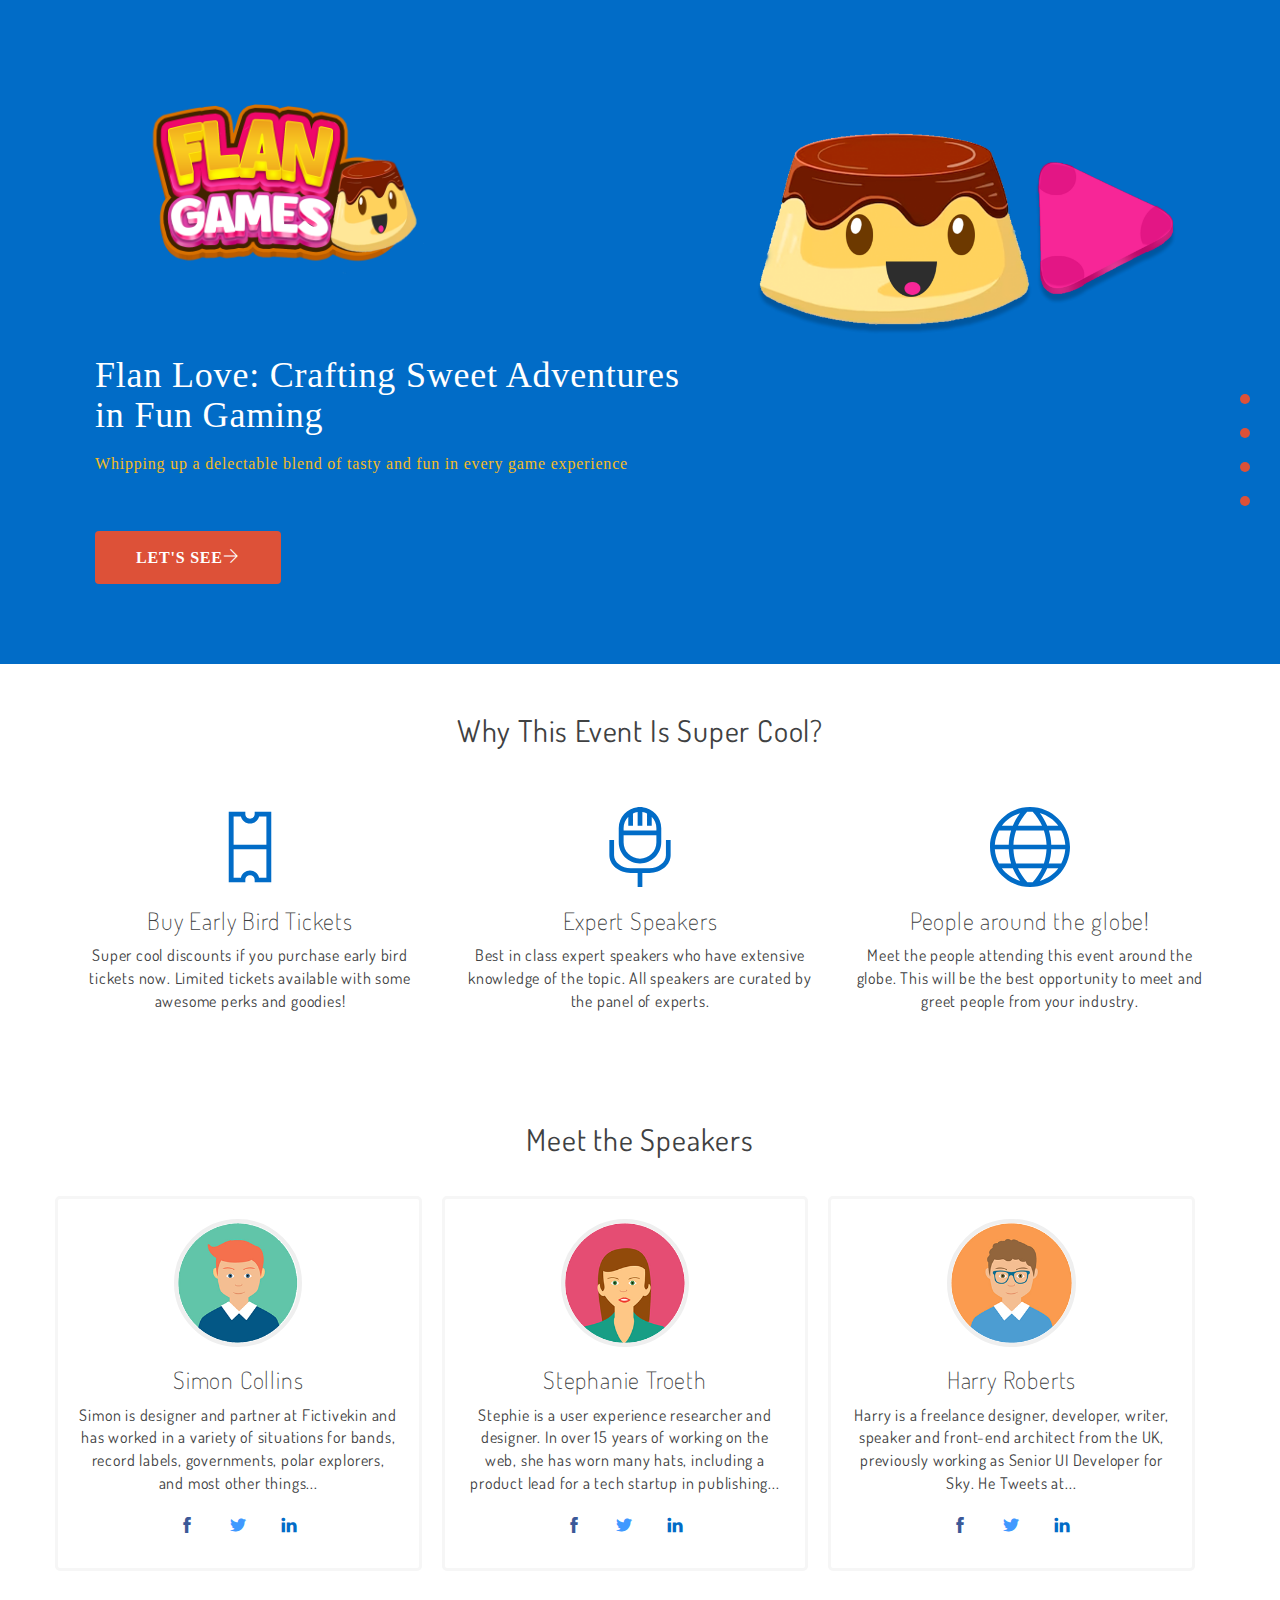
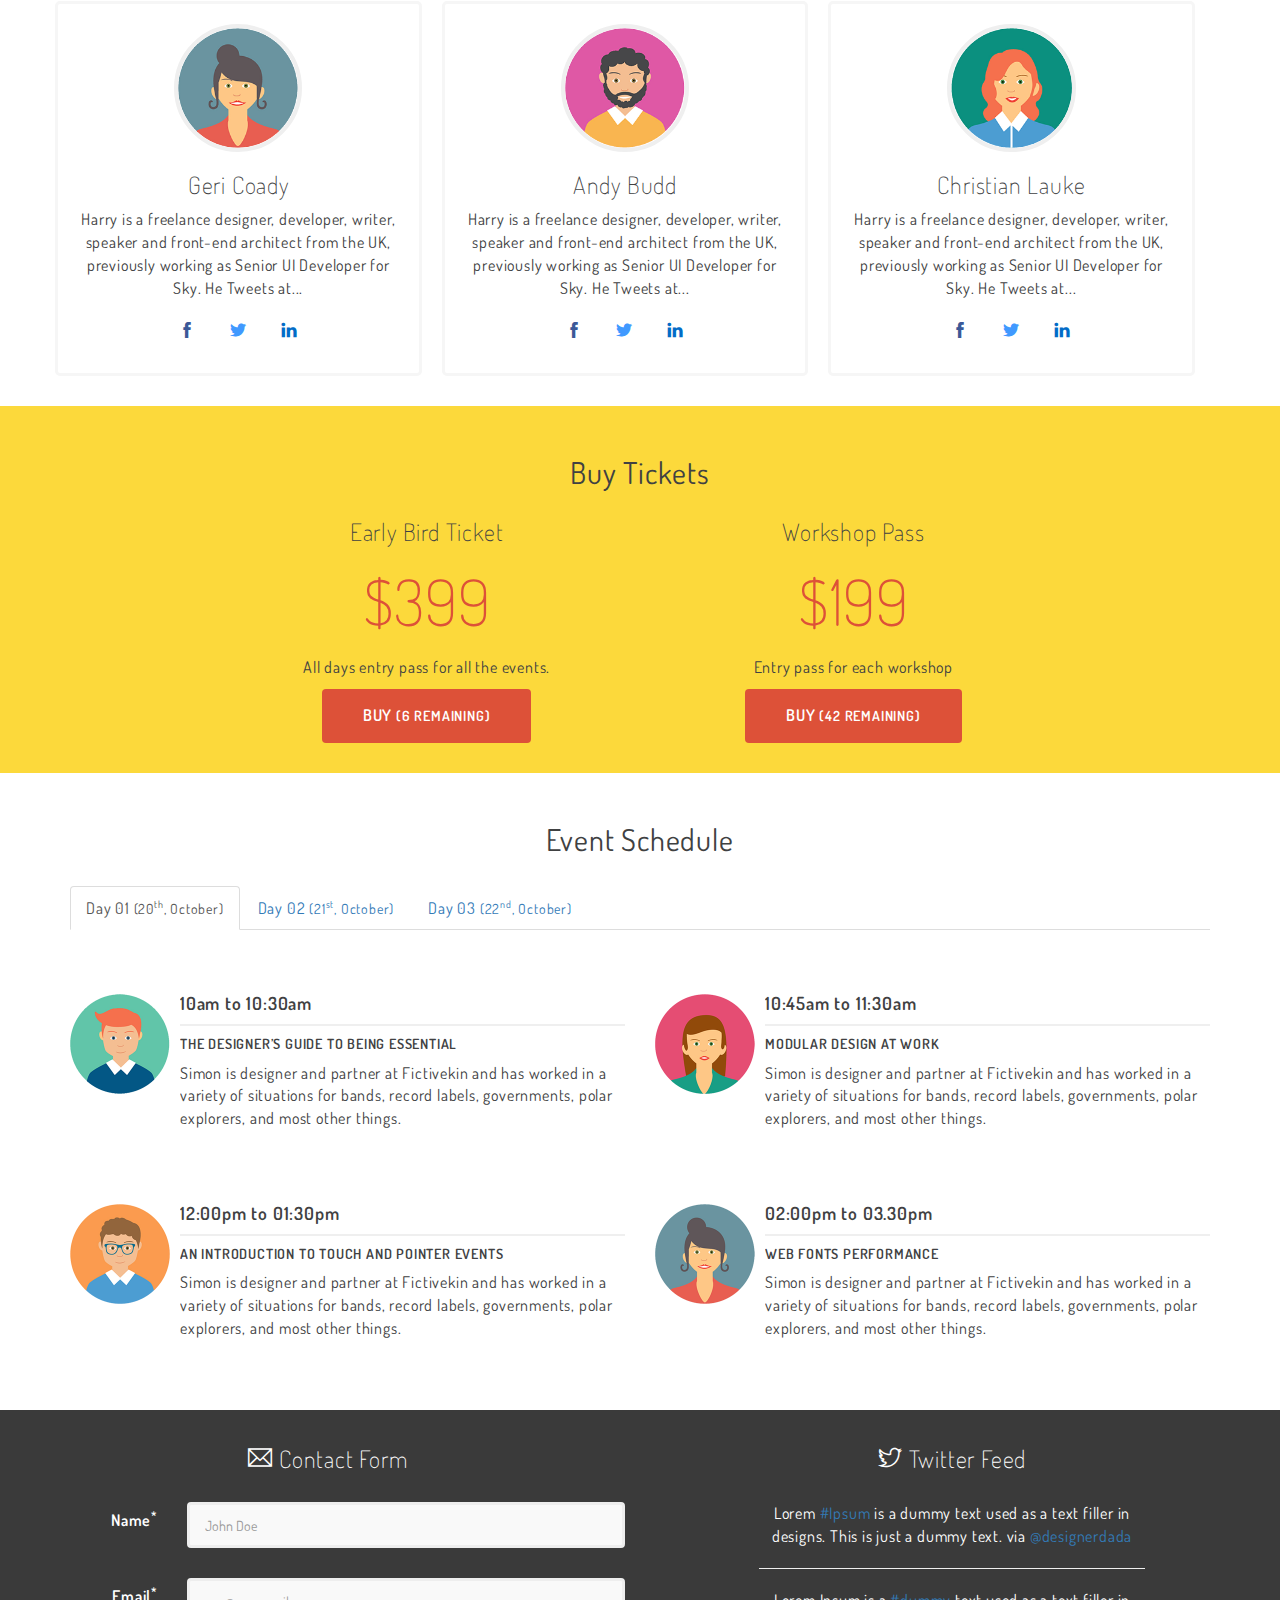
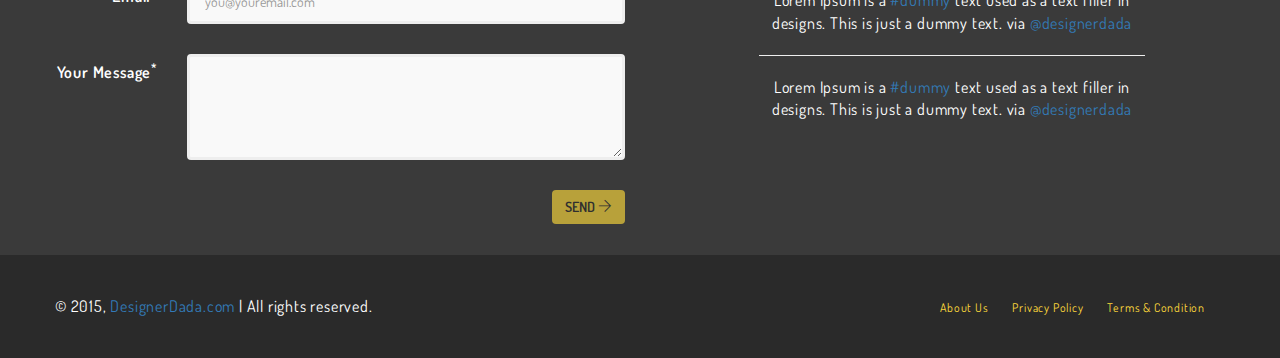
==== index.html @ 11c1982f "pure joy fonts added" ====
<!DOCTYPE html>
<html lang="en">
<head>

  <meta charset="utf-8">
  <meta http-equiv="X-UA-Compatible" content="IE=edge">
  <meta name="viewport" content="width=device-width, initial-scale=1">
  <meta name="description" content="Meetup is a free responsive single page bootstrap template by designerdada.com">
  <meta name="author" content="Akash Bhadange">
  <title>Flan Games</title>

  <!-- Bootstrap -->
  <link href="css/bootstrap.min.css" rel="stylesheet">
  <link href="css/style.css" rel="stylesheet">
  <link href="css/themify-icons.css" rel="stylesheet">
  <link href='css/dosis-font.css' rel='stylesheet' type='text/css'>
  <!-- HTML5 shim and Respond.js for IE8 support of HTML5 elements and media queries -->
  <!-- WARNING: Respond.js doesn't work if you view the page via file:// -->
    <!--[if lt IE 9]>
      <script src="https://oss.maxcdn.com/html5shiv/3.7.2/html5shiv.min.js"></script>
      <script src="https://oss.maxcdn.com/respond/1.4.2/respond.min.js"></script>
      <![endif]-->
    </head>
    <body id="page-top" data-spy="scroll" data-target=".side-menu">
      <nav class="side-menu">
        <ul>
          <li class="hidden active">
            <a class="page-scroll" href="#page-top"></a>
          </li>
          <li>
            <a href="#home" class="page-scroll">
              <span class="menu-title">Home</span>
              <span class="dot"></span>
            </a>
          </li>
          <li>
            <a href="#speakers" class="page-scroll">
              <span class="menu-title">About</span>
              <span class="dot"></span>
            </a>
          </li>
          <li>
            <a href="#tickets" class="page-scroll">
              <span class="menu-title">What we do</span>
              <span class="dot"></span>
            </a>
          </li>
          <li>
            <a href="#schedule" class="page-scroll">
              <span class="menu-title">Our games</span>
              <span class="dot"></span>
            </a>
          </li>
        </ul>
      </nav>
      <div class="container-fluid">
        <!-- Start: Header -->
        <div class="row hero-header" id="home">
          <div class="col-md-7">
            <img src="img/meetup-logo.png" class="logo">
            <h1 class="text-flan">Flan Love: Crafting Sweet Adventures in Fun Gaming</h1>
            <h3 class="text-flan-subtitle">Whipping up a delectable blend of tasty and fun in every game experience</h3>
            <a href="#" class="btn btn-lg btn-red text-flan">Let's see<span class="ti-arrow-right"></span></a>

          </div>
          <div class="col-md-5 hidden-xs">
            <img src="img/rocket.png" class="rocket animated bounce">
          </div>
        </div>
        <!-- End: Header -->
      </div>
      <div class="container">
        <!-- Start: Desc -->
        <div class="row me-row content-ct">
          <h2 class="row-title">Why This Event Is Super Cool?</h2>
          <div class="col-md-4 feature">
            <span class="ti-ticket"></span>
            <h3>Buy Early Bird Tickets</h3>
            <p>Super cool discounts if you purchase early bird tickets now. Limited tickets available with some awesome perks and goodies!</p>
          </div>
          <div class="col-md-4 feature">
            <span class="ti-microphone"></span>
            <h3>Expert Speakers</h3>
            <p>Best in class expert speakers who have extensive knowledge of the topic. All speakers are curated by the panel of experts.</p>
          </div>
          <div class="col-md-4 feature">
            <span class="ti-world"></span>
            <h3>People around the globe!</h3>
            <p>Meet the people attending this event around the globe. This will be the best opportunity to meet and greet people from your industry.</p>
          </div>
        </div>
        <!-- End: Desc -->

        <!-- Start: Speakers -->
        <div class="row me-row content-ct speaker" id="speakers">
          <h2 class="row-title">Meet the Speakers</h2>
          <div class="col-md-4 col-sm-6 feature">
            <img src="img/speaker-1.png" class="speaker-img">
            <h3>Simon Collins</h3>
            <p>Simon is designer and partner at Fictivekin and has worked in a variety of situations for bands, record labels, governments, polar explorers, and most other things...</p>
            <ul class="speaker-social">
              <li><a href="#"><span class="ti-facebook"></span></a></li>
              <li><a href="#"><span class="ti-twitter-alt"></span></a></li>
              <li><a href="#"><span class="ti-linkedin"></span></a></li>
            </ul>
          </div>
          <div class="col-md-4 col-sm-6 feature">
            <img src="img/speaker-2.png" class="speaker-img">
            <h3>Stephanie Troeth</h3>
            <p>Stephie is a user experience researcher and designer. In over 15 years of working on the web, she has worn many hats, including a product lead for a tech startup in publishing...</p>
            <ul class="speaker-social">
              <li><a href="#"><span class="ti-facebook"></span></a></li>
              <li><a href="#"><span class="ti-twitter-alt"></span></a></li>
              <li><a href="#"><span class="ti-linkedin"></span></a></li>
            </ul>
          </div>
          <div class="col-md-4 col-sm-6 feature">
            <img src="img/speaker-3.png" class="speaker-img">
            <h3>Harry Roberts</h3>
            <p>Harry is a freelance designer, developer, writer, speaker and front-end architect from the UK, previously working as Senior UI Developer for Sky. He Tweets at...</p>
            <ul class="speaker-social">
              <li><a href="#"><span class="ti-facebook"></span></a></li>
              <li><a href="#"><span class="ti-twitter-alt"></span></a></li>
              <li><a href="#"><span class="ti-linkedin"></span></a></li>
            </ul>
          </div>
          <div class="col-md-4 col-sm-6 feature">
            <img src="img/speaker-4.png" class="speaker-img">
            <h3>Geri Coady</h3>
            <p>Harry is a freelance designer, developer, writer, speaker and front-end architect from the UK, previously working as Senior UI Developer for Sky. He Tweets at...</p>
            <ul class="speaker-social">
              <li><a href="#"><span class="ti-facebook"></span></a></li>
              <li><a href="#"><span class="ti-twitter-alt"></span></a></li>
              <li><a href="#"><span class="ti-linkedin"></span></a></li>
            </ul>
          </div>
          <div class="col-md-4 col-sm-6 feature">
            <img src="img/speaker-5.png" class="speaker-img">
            <h3>Andy Budd</h3>
            <p>Harry is a freelance designer, developer, writer, speaker and front-end architect from the UK, previously working as Senior UI Developer for Sky. He Tweets at...</p>
            <ul class="speaker-social">
              <li><a href="#"><span class="ti-facebook"></span></a></li>
              <li><a href="#"><span class="ti-twitter-alt"></span></a></li>
              <li><a href="#"><span class="ti-linkedin"></span></a></li>
            </ul>
          </div>
          <div class="col-md-4 col-sm-6 feature">
            <img src="img/speaker-6.png" class="speaker-img">
            <h3>Christian Lauke</h3>
            <p>Harry is a freelance designer, developer, writer, speaker and front-end architect from the UK, previously working as Senior UI Developer for Sky. He Tweets at...</p>
            <ul class="speaker-social">
              <li><a href="#"><span class="ti-facebook"></span></a></li>
              <li><a href="#"><span class="ti-twitter-alt"></span></a></li>
              <li><a href="#"><span class="ti-linkedin"></span></a></li>
            </ul>
          </div>
        </div>
        <!-- End: Speakers -->
      </div>

      <!-- Start: Tickets -->
      <div class="container-fluid tickets" id="tickets">
        <div class="row me-row content-ct">
          <h2 class="row-title">Buy Tickets</h2>
          <div class="col-md-4 col-sm-6 col-md-offset-2">
            <h3>Early Bird Ticket</h3>
            <p class="price">$399</p>
            <p>All days entry pass for all the events.</p>
            <a href="#" class="btn btn-lg btn-red">Buy <small>(6 remaining)</small></a>
          </div>
          <div class="col-md-4 col-sm-6">
            <h3>Workshop Pass</h3>
            <p class="price">$199</p>
            <p>Entry pass for each workshop</p>
            <a href="#" class="btn btn-lg btn-red">Buy <small>(42 remaining)</small></a>
          </div>
        </div>
      </div>
      <!-- End: Tickets -->

      <!-- Start: Schedule -->
      <div class="container">
        <div class="row me-row schedule" id="schedule">
          <h2 class="row-title content-ct">Event Schedule</h2>
          <div class="col-md-12">
            <!-- Nav tabs -->
            <ul class="nav nav-tabs" role="tablist">
              <li role="presentation" class="active"><a href="#day-1" aria-controls="home" role="tab" data-toggle="tab">Day 01 <small class="hidden-xs">(20<sup>th</sup>, October)</small></a></li>
              <li role="presentation"><a href="#day-2" aria-controls="profile" role="tab" data-toggle="tab">Day 02 <small class="hidden-xs">(21<sup>st</sup>, October)</small></a></li>
              <li role="presentation"><a href="#day-3" aria-controls="messages" role="tab" data-toggle="tab">Day 03 <small class="hidden-xs">(22<sup>nd</sup>, October)</small></a></li>
            </ul>

            <!-- Tab panes -->
            <div class="tab-content">
              <div role="tabpanel" class="tab-pane fade in active" id="day-1">
                <div class="row">
                  <div class="col-md-6">
                    <div class="media">
                      <div class="media-left">
                        <a href="#">
                          <img class="media-object" src="img/speaker-1.png" alt="...">
                        </a>
                      </div>
                      <div class="media-body">
                        <h4 class="media-heading">10am to 10:30am</h4>
                        <h5>THE DESIGNER’S GUIDE TO BEING ESSENTIAL</h5>
                        <p>Simon is designer and partner at Fictivekin and has worked in a variety of situations for bands, record labels, governments, polar explorers, and most other things. </p>
                      </div>
                    </div>
                  </div>
                  <div class="col-md-6">
                    <div class="media">
                      <div class="media-left">
                        <a href="#">
                          <img class="media-object" src="img/speaker-2.png" alt="...">
                        </a>
                      </div>
                      <div class="media-body">
                        <h4 class="media-heading">10:45am to 11:30am</h4>
                        <h5>MODULAR DESIGN AT WORK</h5>
                        <p>Simon is designer and partner at Fictivekin and has worked in a variety of situations for bands, record labels, governments, polar explorers, and most other things. </p>
                      </div>
                    </div>
                  </div>
                  <div class="col-md-6">
                    <div class="media">
                      <div class="media-left">
                        <a href="#">
                          <img class="media-object" src="img/speaker-3.png" alt="...">
                        </a>
                      </div>
                      <div class="media-body">
                        <h4 class="media-heading">12:00pm to 01:30pm</h4>
                        <h5>AN INTRODUCTION TO TOUCH AND POINTER EVENTS</h5>
                        <p>Simon is designer and partner at Fictivekin and has worked in a variety of situations for bands, record labels, governments, polar explorers, and most other things. </p>
                      </div>
                    </div>
                  </div>
                  <div class="col-md-6">
                    <div class="media">
                      <div class="media-left">
                        <a href="#">
                          <img class="media-object" src="img/speaker-4.png" alt="...">
                        </a>
                      </div>
                      <div class="media-body">
                        <h4 class="media-heading">02:00pm to 03.30pm</h4>
                        <h5>WEB FONTS PERFORMANCE</h5>
                        <p>Simon is designer and partner at Fictivekin and has worked in a variety of situations for bands, record labels, governments, polar explorers, and most other things. </p>
                      </div>
                    </div>
                  </div>
                </div>
              </div>
              <div role="tabpanel" class="tab-pane fade" id="day-2">
                <div class="row">
                  <div class="col-md-6">
                    <div class="media">
                      <div class="media-left">
                        <a href="#">
                          <img class="media-object" src="img/speaker-4.png" alt="...">
                        </a>
                      </div>
                      <div class="media-body">
                        <h4 class="media-heading">10am to 10:30am</h4>
                        <h5>MAKING DOG FOOD PART OF A BALANCED DIET</h5>
                        <p>Simon is designer and partner at Fictivekin and has worked in a variety of situations for bands, record labels, governments, polar explorers, and most other things. </p>
                      </div>
                    </div>
                  </div>
                  <div class="col-md-6">
                    <div class="media">
                      <div class="media-left">
                        <a href="#">
                          <img class="media-object" src="img/speaker-3.png" alt="...">
                        </a>
                      </div>
                      <div class="media-body">
                        <h4 class="media-heading">10:45am to 11:30am</h4>
                        <h5>HANDS-ON WEB AUDIO</h5>
                        <p>Simon is designer and partner at Fictivekin and has worked in a variety of situations for bands, record labels, governments, polar explorers, and most other things. </p>
                      </div>
                    </div>
                  </div>
                  <div class="col-md-6">
                    <div class="media">
                      <div class="media-left">
                        <a href="#">
                          <img class="media-object" src="img/speaker-2.png" alt="...">
                        </a>
                      </div>
                      <div class="media-body">
                        <h4 class="media-heading">12:00pm to 01:30pm</h4>
                        <h5>CONVERSION RATE OPTIMIZATION TECHNIQUES IN ECOMMERCE</h5>
                        <p>Simon is designer and partner at Fictivekin and has worked in a variety of situations for bands, record labels, governments, polar explorers, and most other things. </p>
                      </div>
                    </div>
                  </div>
                  <div class="col-md-6">
                    <div class="media">
                      <div class="media-left">
                        <a href="#">
                          <img class="media-object" src="img/speaker-1.png" alt="...">
                        </a>
                      </div>
                      <div class="media-body">
                        <h4 class="media-heading">02:00pm to 03.30pm</h4>
                        <h5>PAPER PROTOTYPING APPLICATIONS</h5>
                        <p>Simon is designer and partner at Fictivekin and has worked in a variety of situations for bands, record labels, governments, polar explorers, and most other things. </p>
                      </div>
                    </div>
                  </div>
                </div>
              </div>
              <div role="tabpanel" class="tab-pane fade" id="day-3">
                <div class="row">
                  <div class="col-md-6">
                    <div class="media">
                      <div class="media-left">
                        <a href="#">
                          <img class="media-object" src="img/speaker-6.png" alt="...">
                        </a>
                      </div>
                      <div class="media-body">
                        <h4 class="media-heading">10am to 10:30am</h4>
                        <h5>THE DESIGNER’S GUIDE TO BEING ESSENTIAL</h5>
                        <p>Simon is designer and partner at Fictivekin and has worked in a variety of situations for bands, record labels, governments, polar explorers, and most other things. </p>
                      </div>
                    </div>
                  </div>
                  <div class="col-md-6">
                    <div class="media">
                      <div class="media-left">
                        <a href="#">
                          <img class="media-object" src="img/speaker-5.png" alt="...">
                        </a>
                      </div>
                      <div class="media-body">
                        <h4 class="media-heading">10:45am to 11:30am</h4>
                        <h5>THE DESIGNER’S GUIDE TO BEING ESSENTIAL</h5>
                        <p>Simon is designer and partner at Fictivekin and has worked in a variety of situations for bands, record labels, governments, polar explorers, and most other things. </p>
                      </div>
                    </div>
                  </div>
                  <div class="col-md-6">
                    <div class="media">
                      <div class="media-left">
                        <a href="#">
                          <img class="media-object" src="img/speaker-3.png" alt="...">
                        </a>
                      </div>
                      <div class="media-body">
                        <h4 class="media-heading">12:00pm to 01:30pm</h4>
                        <h5>THE DESIGNER’S GUIDE TO BEING ESSENTIAL</h5>
                        <p>Simon is designer and partner at Fictivekin and has worked in a variety of situations for bands, record labels, governments, polar explorers, and most other things. </p>
                      </div>
                    </div>
                  </div>
                  <div class="col-md-6">
                    <div class="media">
                      <div class="media-left">
                        <a href="#">
                          <img class="media-object" src="img/speaker-4.png" alt="...">
                        </a>
                      </div>
                      <div class="media-body">
                        <h4 class="media-heading">02:00pm to 03.30pm</h4>
                        <h5>THE DESIGNER’S GUIDE TO BEING ESSENTIAL</h5>
                        <p>Simon is designer and partner at Fictivekin and has worked in a variety of situations for bands, record labels, governments, polar explorers, and most other things. </p>
                      </div>
                    </div>
                  </div>
                </div>
              </div>
            </div>
          </div>
        </div>
      </div>
      <!-- End: Schedule -->

      <!-- Start: Footer -->
      <div class="container-fluid footer">
        <div class="row contact">
          <div class="col-md-6 contact-form">
            <h3 class="content-ct"><span class="ti-email"></span> Contact Form</h3>
            <form class="form-horizontal" data-toggle="validator" role="form">
              <div class="form-group">
                <label for="name" class="col-sm-3 control-label">Name<sup>*</sup></label>
                <div class="col-sm-9">
                  <input type="text" class="form-control" id="name" placeholder="John Doe" required>
                  <div class="help-block with-errors pull-right"></div>
                  <span class="form-control-feedback" aria-hidden="true"></span>
                </div>
              </div>
              <div class="form-group">
                <label for="email" class="col-sm-3 control-label">Email<sup>*</sup></label>
                <div class="col-sm-9">
                  <input type="email" class="form-control" id="email" placeholder="you@youremail.com" required>
                  <div class="help-block with-errors pull-right"></div>
                  <span class="form-control-feedback" aria-hidden="true"></span>
                </div>
              </div>
              <div class="form-group">
                <label for="message" class="col-sm-3 control-label">Your Message<sup>*</sup></label>
                <div class="col-sm-9">
                  <textarea id="message" class="form-control" rows="3" required></textarea>
                  <div class="help-block with-errors pull-right"></div>
                  <span class="form-control-feedback" aria-hidden="true"></span>
                </div>
              </div>
              <div class="form-group">
                <div class="col-sm-offset-3 col-sm-9">
                  <button type="submit" id="submit" name="submit" class="btn btn-yellow pull-right">Send <span class="ti-arrow-right"></span></button>
                </div>
              </div>
            </form>
          </div>
          <div class="col-md-4 col-md-offset-1 content-ct">
            <h3><span class="ti-twitter"></span> Twitter Feed</h3>
            <p>Lorem <a href="#">#Ipsum</a> is a dummy text used as a text filler in designs. This is just a dummy text. via <a href="#">@designerdada</a> </p>
            <hr>
            <p>Lorem Ipsum is a <a href="#">#dummy</a> text used as a text filler in designs. This is just a dummy text. via <a href="#">@designerdada</a> </p>
            <hr>
            <p>Lorem Ipsum is a <a href="#">#dummy</a> text used as a text filler in designs. This is just a dummy text. via <a href="#">@designerdada</a> </p>
          </div>
        </div>
        <div class="row footer-credit">
          <div class="col-md-6 col-sm-6">
            <p>&copy; 2015, <a href="http://www.designerdada.com">DesignerDada.com</a> | All rights reserved.</p>
          </div>
          <div class="col-md-6 col-sm-6"> 
            <ul class="footer-menu">
              <li><a href="#">About Us</a></li>
              <li><a href="#">Privacy Policy</a></li>
              <li><a href="#">Terms &amp; Condition</a></li>
            </ul>
          </div>
        </div>
      </div>
      <!-- End: Footer -->

      <!-- jQuery (necessary for Bootstrap's JavaScript plugins) -->
      <script src="js/jquery.min.js"></script>
      <!-- Include all compiled plugins (below), or include individual files as needed -->
      <script src="js/bootstrap.min.js"></script>
      <script src="js/jquery.easing.min.js"></script>
      <script src="js/scrolling-nav.js"></script>
      <script src="js/validator.js"></script>

    </body>
    </html>
---- css/style.css ----
body {
	font-family: 'Dosis', sans-serif;
    color: #404142;
    font-size: 16px;
	letter-spacing: 0.8px;
}
h1, h2, h3, h4, h5, h6 {
	font-weight: 200;
}
ul {
	margin: 0;
	padding: 0;
	list-style: none;
}
a {
	-webkit-transition: all 0.3s;
  	-moz-transition: all 0.3s;
  	transition: all 0.3s;
}
a:hover, a:focus, a:active, a:visited {
    text-decoration: none;
}

/* Buttons override */
.btn {
	text-transform: uppercase;
    font-weight: 600;
}
.btn-lg {
	padding: 15px 40px;
    font-size: 16px;
    line-height: none;
    border-radius: 4px;
}
.btn-red {
	background-color: #dd5138;
	color: #fff;
}
.btn-yellow {
	background-color: #fcd93b;
	color: #2a2a2a;
	opacity: 0.8;
}
.btn-yellow:hover {
	opacity: 1;
}
.btn-yellow.disabled:hover,
.btn-yellow[disabled]:hover {
    opacity: 0.65;
}
.content-ct {
	text-align: center;
}

/* ------------------
	Navigation 
------------------ */
.side-menu {
	position: fixed;
	right: 30px;
	top: 50%;
    transform: translateY(-73px);
    z-index: 99;
}
.side-menu ul li {
    text-align: right;
    margin: 10px 0;
}
.side-menu ul li a span {
	display: inline-block;
}
.side-menu ul li a span.menu-title {
	color: #fff;
    position: relative;
    margin-right: 10px;
    text-transform: uppercase;
    font-size: 12px;
    background-color: #dd5138;
    padding: 3px 10px;
    font-weight: 600;
    border-radius: 3px;
    -webkit-transition: -webkit-transform 0.2s, opacity 0.2s;
    -moz-transition: -moz-transform 0.2s, opacity 0.2s;
    transition: transform 0.2s, opacity 0.2s;
    -webkit-transform-origin: 100% 50%;
    -moz-transform-origin: 100% 50%;
    -ms-transform-origin: 100% 50%;
    -o-transform-origin: 100% 50%;
    transform-origin: 100% 50%;
    opacity: 0;
}
.side-menu ul li a:hover span.menu-title {
    opacity: 1;
}
.side-menu ul li a span.dot {
    position: relative;
    background-color: #dd5138;
    border-radius: 2em;
    height: 10px;
    width: 10px;
    -webkit-transition: all 0.3s;
  	-moz-transition: all 0.3s;
  	transition: all 0.3s;
}
.side-menu ul li a:hover span.dot {
	transform: scale(1.8);
}


.hero-header {
	background: #016cc7;
	min-height: 600px;
	padding: 5em;
	color: #fff;
}
.hero-header h1 {
	margin: 1em 0 0 0;
}
.hero-header h4 {
	font-weight: normal;
	opacity: 0.6;
    letter-spacing: 1px;
    margin: 2em 0;
}
.hero-header .logo {
	max-width: 360px;
}
.hero-header .btn {
	margin-top: 3em;
}
.hero-header .rocket {
	max-width: 100%;
}
.me-row {
	padding: 30px 0;
}
.row-title {
	font-weight: 400;
}
.feature {
	padding: 20px;
	margin-top: 30px;
}
.feature span {
	font-size: 5em;
    color: #016cc7;
}

.speaker .feature {
	width: 31.333333%;
	-webkit-transition: all 0.3s;
  	-moz-transition: all 0.3s;
  	transition: all 0.3s;
  	margin-right: 20px;
  	border: 3px solid #f6f6f6;
    border-radius: 5px;
}
.speaker .feature:hover {
    box-shadow: 3px 3px 10px #ccc;
    transform: translateY(-10px);
}
.speaker-img {
	max-width: 40%;
    border: 4px solid #efefef;
    border-radius: 50%;
}
ul.speaker-social li {
	list-style: none;
	display: inline-block;
	margin: 10px 5px;
}
ul.speaker-social li a {
	font-size: 0.2em;
	padding: 0 10px;
}
ul.speaker-social li a:hover {
	text-decoration: none;
}
a span.ti-facebook {
	color: #3b5998;
}
a span.ti-twitter-alt {
	color: #4099ff;
}

.tickets {
	background-color: #fcd93b;
}
.tickets .price {
	font-size: 4em;
	color: #dd5138;
    font-weight: 100;
}
.tickets .price sup {
	font-size: 0.4em;
}


.nav-tabs {
    margin-top: 20px;
}
.schedule .media {
	margin-top: 4em;
}
.schedule .media-object {
	max-width: 100px;
}
.schedule .media-heading {
	font-weight: 600;
    border-bottom: 2px solid #efefef;
    padding-bottom: 10px;
}
.schedule .media-body h5 {
	text-transform: uppercase;
	font-weight: 600;
}


.footer {
    background-color: #2a2a2a;
    margin-top: 30px;
    color: #fff;
}
.footer p {
    margin-bottom: 0;
}
.footer-credit {
    padding: 40px;
}
ul.footer-menu {
    text-align: right;
}
ul.footer-menu li {
    display: inline-block;
}
ul.footer-menu li a {
    font-size: 12px;
    color: #fcd93b;
    padding-right: 20px;
}
ul.footer-menu li a:hover {
    color: #dd5138;
}


.contact {
    background-color: #3a3a3a;
    color: #fff;
    padding: 1em;
}
.contact h3 {
    margin-bottom: 30px;
}
.form-control {
    padding: 20px 15px;
    border: 3px solid #eee;
    background-color: #f9f9f9;
    box-shadow: none;
}
.help-block {
    font-size: 12px;
}
.form-control-feedback {
    top: 15px;
    right: 15px;
}

.animated { 
    -webkit-animation-duration: 5s; 
    animation-duration: 5s; 
    -webkit-animation-fill-mode: both; 
    animation-fill-mode: both; 
    -webkit-animation-timing-function: linear; 
    animation-timing-function: linear; 
    animation-iteration-count:infinite; 
    -webkit-animation-iteration-count:infinite; 
} 

@-webkit-keyframes bounce { 
    0%, 20%, 50%, 80%, 100% {-webkit-transform: translateY(0);} 
    40% {-webkit-transform: translateY(-30px);} 
    60% {-webkit-transform: translateY(-15px);} 
} 

@keyframes bounce { 
    0%, 20%, 50%, 80%, 100% {transform: translateY(0);} 
    40% {transform: translateY(-30px);} 
    60% {transform: translateY(-15px);} 
} 

.bounce { 
    -webkit-animation-name: bounce; 
    animation-name: bounce; 
}

/* ========================================
    Custom Media Queries
======================================== */

/* Mobile */

@media (max-width: 767px) {
    .hero-header {
        padding: 3em 1em 1em 1em;
        text-align: center;
        max-height: 550px;
    }
    .speaker .feature {
        width: 100%
    }
    .footer-credit {
        text-align: center;
        padding: 40px 20px;
    }
    ul.footer-menu {
        text-align: center;
        margin-top: 30px;
    }
}


/* iPad Portrait */

@media (min-width: 768px) and (max-width: 991px) {
    .hero-header {
        padding: 3em 1em 1em 1em;
        text-align: center;
    }
    .speaker .feature {
        width: 49%;
        margin-right: 7px;
    }
    ul.footer-menu {
        margin-top: 0;
    }
}


/* iPad Landscape */

@media (min-width: 992px) and (max-width: 1199px) {
    .speaker .feature {
        width: 49%;
        margin-right: 9px;
    }
}

.text-flan{
    font-family: 'Pure Joy', cursive;
    src: url(/fonts/Pure\ Joy.ttf);
}

.text-flan-subtitle{
    font-family: 'Pure Joy', cursive;
    font-size: medium;
    color: #f5bc1f;
    src: url(/fonts/Pure\ Joy.ttf);
}
---- css/themify-icons.css ----
@font-face {
	font-family: 'themify';
	src:url('../fonts/themify.eot?-fvbane');
	src:url('../fonts/themify.eot?#iefix-fvbane') format('embedded-opentype'),
		url('../fonts/themify.woff?-fvbane') format('woff'),
		url('../fonts/themify.ttf?-fvbane') format('truetype'),
		url('../fonts/themify.svg?-fvbane#themify') format('svg');
	font-weight: normal;
	font-style: normal;
}

[class^="ti-"], [class*=" ti-"] {
	font-family: 'themify';
	speak: none;
	font-style: normal;
	font-weight: normal;
	font-variant: normal;
	text-transform: none;
	line-height: 1;

	/* Better Font Rendering =========== */
	-webkit-font-smoothing: antialiased;
	-moz-osx-font-smoothing: grayscale;
}

.ti-wand:before {
	content: "\e600";
}
.ti-volume:before {
	content: "\e601";
}
.ti-user:before {
	content: "\e602";
}
.ti-unlock:before {
	content: "\e603";
}
.ti-unlink:before {
	content: "\e604";
}
.ti-trash:before {
	content: "\e605";
}
.ti-thought:before {
	content: "\e606";
}
.ti-target:before {
	content: "\e607";
}
.ti-tag:before {
	content: "\e608";
}
.ti-tablet:before {
	content: "\e609";
}
.ti-star:before {
	content: "\e60a";
}
.ti-spray:before {
	content: "\e60b";
}
.ti-signal:before {
	content: "\e60c";
}
.ti-shopping-cart:before {
	content: "\e60d";
}
.ti-shopping-cart-full:before {
	content: "\e60e";
}
.ti-settings:before {
	content: "\e60f";
}
.ti-search:before {
	content: "\e610";
}
.ti-zoom-in:before {
	content: "\e611";
}
.ti-zoom-out:before {
	content: "\e612";
}
.ti-cut:before {
	content: "\e613";
}
.ti-ruler:before {
	content: "\e614";
}
.ti-ruler-pencil:before {
	content: "\e615";
}
.ti-ruler-alt:before {
	content: "\e616";
}
.ti-bookmark:before {
	content: "\e617";
}
.ti-bookmark-alt:before {
	content: "\e618";
}
.ti-reload:before {
	content: "\e619";
}
.ti-plus:before {
	content: "\e61a";
}
.ti-pin:before {
	content: "\e61b";
}
.ti-pencil:before {
	content: "\e61c";
}
.ti-pencil-alt:before {
	content: "\e61d";
}
.ti-paint-roller:before {
	content: "\e61e";
}
.ti-paint-bucket:before {
	content: "\e61f";
}
.ti-na:before {
	content: "\e620";
}
.ti-mobile:before {
	content: "\e621";
}
.ti-minus:before {
	content: "\e622";
}
.ti-medall:before {
	content: "\e623";
}
.ti-medall-alt:before {
	content: "\e624";
}
.ti-marker:before {
	content: "\e625";
}
.ti-marker-alt:before {
	content: "\e626";
}
.ti-arrow-up:before {
	content: "\e627";
}
.ti-arrow-right:before {
	content: "\e628";
}
.ti-arrow-left:before {
	content: "\e629";
}
.ti-arrow-down:before {
	content: "\e62a";
}
.ti-lock:before {
	content: "\e62b";
}
.ti-location-arrow:before {
	content: "\e62c";
}
.ti-link:before {
	content: "\e62d";
}
.ti-layout:before {
	content: "\e62e";
}
.ti-layers:before {
	content: "\e62f";
}
.ti-layers-alt:before {
	content: "\e630";
}
.ti-key:before {
	content: "\e631";
}
.ti-import:before {
	content: "\e632";
}
.ti-image:before {
	content: "\e633";
}
.ti-heart:before {
	content: "\e634";
}
.ti-heart-broken:before {
	content: "\e635";
}
.ti-hand-stop:before {
	content: "\e636";
}
.ti-hand-open:before {
	content: "\e637";
}
.ti-hand-drag:before {
	content: "\e638";
}
.ti-folder:before {
	content: "\e639";
}
.ti-flag:before {
	content: "\e63a";
}
.ti-flag-alt:before {
	content: "\e63b";
}
.ti-flag-alt-2:before {
	content: "\e63c";
}
.ti-eye:before {
	content: "\e63d";
}
.ti-export:before {
	content: "\e63e";
}
.ti-exchange-vertical:before {
	content: "\e63f";
}
.ti-desktop:before {
	content: "\e640";
}
.ti-cup:before {
	content: "\e641";
}
.ti-crown:before {
	content: "\e642";
}
.ti-comments:before {
	content: "\e643";
}
.ti-comment:before {
	content: "\e644";
}
.ti-comment-alt:before {
	content: "\e645";
}
.ti-close:before {
	content: "\e646";
}
.ti-clip:before {
	content: "\e647";
}
.ti-angle-up:before {
	content: "\e648";
}
.ti-angle-right:before {
	content: "\e649";
}
.ti-angle-left:before {
	content: "\e64a";
}
.ti-angle-down:before {
	content: "\e64b";
}
.ti-check:before {
	content: "\e64c";
}
.ti-check-box:before {
	content: "\e64d";
}
.ti-camera:before {
	content: "\e64e";
}
.ti-announcement:before {
	content: "\e64f";
}
.ti-brush:before {
	content: "\e650";
}
.ti-briefcase:before {
	content: "\e651";
}
.ti-bolt:before {
	content: "\e652";
}
.ti-bolt-alt:before {
	content: "\e653";
}
.ti-blackboard:before {
	content: "\e654";
}
.ti-bag:before {
	content: "\e655";
}
.ti-move:before {
	content: "\e656";
}
.ti-arrows-vertical:before {
	content: "\e657";
}
.ti-arrows-horizontal:before {
	content: "\e658";
}
.ti-fullscreen:before {
	content: "\e659";
}
.ti-arrow-top-right:before {
	content: "\e65a";
}
.ti-arrow-top-left:before {
	content: "\e65b";
}
.ti-arrow-circle-up:before {
	content: "\e65c";
}
.ti-arrow-circle-right:before {
	content: "\e65d";
}
.ti-arrow-circle-left:before {
	content: "\e65e";
}
.ti-arrow-circle-down:before {
	content: "\e65f";
}
.ti-angle-double-up:before {
	content: "\e660";
}
.ti-angle-double-right:before {
	content: "\e661";
}
.ti-angle-double-left:before {
	content: "\e662";
}
.ti-angle-double-down:before {
	content: "\e663";
}
.ti-zip:before {
	content: "\e664";
}
.ti-world:before {
	content: "\e665";
}
.ti-wheelchair:before {
	content: "\e666";
}
.ti-view-list:before {
	content: "\e667";
}
.ti-view-list-alt:before {
	content: "\e668";
}
.ti-view-grid:before {
	content: "\e669";
}
.ti-uppercase:before {
	content: "\e66a";
}
.ti-upload:before {
	content: "\e66b";
}
.ti-underline:before {
	content: "\e66c";
}
.ti-truck:before {
	content: "\e66d";
}
.ti-timer:before {
	content: "\e66e";
}
.ti-ticket:before {
	content: "\e66f";
}
.ti-thumb-up:before {
	content: "\e670";
}
.ti-thumb-down:before {
	content: "\e671";
}
.ti-text:before {
	content: "\e672";
}
.ti-stats-up:before {
	content: "\e673";
}
.ti-stats-down:before {
	content: "\e674";
}
.ti-split-v:before {
	content: "\e675";
}
.ti-split-h:before {
	content: "\e676";
}
.ti-smallcap:before {
	content: "\e677";
}
.ti-shine:before {
	content: "\e678";
}
.ti-shift-right:before {
	content: "\e679";
}
.ti-shift-left:before {
	content: "\e67a";
}
.ti-shield:before {
	content: "\e67b";
}
.ti-notepad:before {
	content: "\e67c";
}
.ti-server:before {
	content: "\e67d";
}
.ti-quote-right:before {
	content: "\e67e";
}
.ti-quote-left:before {
	content: "\e67f";
}
.ti-pulse:before {
	content: "\e680";
}
.ti-printer:before {
	content: "\e681";
}
.ti-power-off:before {
	content: "\e682";
}
.ti-plug:before {
	content: "\e683";
}
.ti-pie-chart:before {
	content: "\e684";
}
.ti-paragraph:before {
	content: "\e685";
}
.ti-panel:before {
	content: "\e686";
}
.ti-package:before {
	content: "\e687";
}
.ti-music:before {
	content: "\e688";
}
.ti-music-alt:before {
	content: "\e689";
}
.ti-mouse:before {
	content: "\e68a";
}
.ti-mouse-alt:before {
	content: "\e68b";
}
.ti-money:before {
	content: "\e68c";
}
.ti-microphone:before {
	content: "\e68d";
}
.ti-menu:before {
	content: "\e68e";
}
.ti-menu-alt:before {
	content: "\e68f";
}
.ti-map:before {
	content: "\e690";
}
.ti-map-alt:before {
	content: "\e691";
}
.ti-loop:before {
	content: "\e692";
}
.ti-location-pin:before {
	content: "\e693";
}
.ti-list:before {
	content: "\e694";
}
.ti-light-bulb:before {
	content: "\e695";
}
.ti-Italic:before {
	content: "\e696";
}
.ti-info:before {
	content: "\e697";
}
.ti-infinite:before {
	content: "\e698";
}
.ti-id-badge:before {
	content: "\e699";
}
.ti-hummer:before {
	content: "\e69a";
}
.ti-home:before {
	content: "\e69b";
}
.ti-help:before {
	content: "\e69c";
}
.ti-headphone:before {
	content: "\e69d";
}
.ti-harddrives:before {
	content: "\e69e";
}
.ti-harddrive:before {
	content: "\e69f";
}
.ti-gift:before {
	content: "\e6a0";
}
.ti-game:before {
	content: "\e6a1";
}
.ti-filter:before {
	content: "\e6a2";
}
.ti-files:before {
	content: "\e6a3";
}
.ti-file:before {
	content: "\e6a4";
}
.ti-eraser:before {
	content: "\e6a5";
}
.ti-envelope:before {
	content: "\e6a6";
}
.ti-download:before {
	content: "\e6a7";
}
.ti-direction:before {
	content: "\e6a8";
}
.ti-direction-alt:before {
	content: "\e6a9";
}
.ti-dashboard:before {
	content: "\e6aa";
}
.ti-control-stop:before {
	content: "\e6ab";
}
.ti-control-shuffle:before {
	content: "\e6ac";
}
.ti-control-play:before {
	content: "\e6ad";
}
.ti-control-pause:before {
	content: "\e6ae";
}
.ti-control-forward:before {
	content: "\e6af";
}
.ti-control-backward:before {
	content: "\e6b0";
}
.ti-cloud:before {
	content: "\e6b1";
}
.ti-cloud-up:before {
	content: "\e6b2";
}
.ti-cloud-down:before {
	content: "\e6b3";
}
.ti-clipboard:before {
	content: "\e6b4";
}
.ti-car:before {
	content: "\e6b5";
}
.ti-calendar:before {
	content: "\e6b6";
}
.ti-book:before {
	content: "\e6b7";
}
.ti-bell:before {
	content: "\e6b8";
}
.ti-basketball:before {
	content: "\e6b9";
}
.ti-bar-chart:before {
	content: "\e6ba";
}
.ti-bar-chart-alt:before {
	content: "\e6bb";
}
.ti-back-right:before {
	content: "\e6bc";
}
.ti-back-left:before {
	content: "\e6bd";
}
.ti-arrows-corner:before {
	content: "\e6be";
}
.ti-archive:before {
	content: "\e6bf";
}
.ti-anchor:before {
	content: "\e6c0";
}
.ti-align-right:before {
	content: "\e6c1";
}
.ti-align-left:before {
	content: "\e6c2";
}
.ti-align-justify:before {
	content: "\e6c3";
}
.ti-align-center:before {
	content: "\e6c4";
}
.ti-alert:before {
	content: "\e6c5";
}
.ti-alarm-clock:before {
	content: "\e6c6";
}
.ti-agenda:before {
	content: "\e6c7";
}
.ti-write:before {
	content: "\e6c8";
}
.ti-window:before {
	content: "\e6c9";
}
.ti-widgetized:before {
	content: "\e6ca";
}
.ti-widget:before {
	content: "\e6cb";
}
.ti-widget-alt:before {
	content: "\e6cc";
}
.ti-wallet:before {
	content: "\e6cd";
}
.ti-video-clapper:before {
	content: "\e6ce";
}
.ti-video-camera:before {
	content: "\e6cf";
}
.ti-vector:before {
	content: "\e6d0";
}
.ti-themify-logo:before {
	content: "\e6d1";
}
.ti-themify-favicon:before {
	content: "\e6d2";
}
.ti-themify-favicon-alt:before {
	content: "\e6d3";
}
.ti-support:before {
	content: "\e6d4";
}
.ti-stamp:before {
	content: "\e6d5";
}
.ti-split-v-alt:before {
	content: "\e6d6";
}
.ti-slice:before {
	content: "\e6d7";
}
.ti-shortcode:before {
	content: "\e6d8";
}
.ti-shift-right-alt:before {
	content: "\e6d9";
}
.ti-shift-left-alt:before {
	content: "\e6da";
}
.ti-ruler-alt-2:before {
	content: "\e6db";
}
.ti-receipt:before {
	content: "\e6dc";
}
.ti-pin2:before {
	content: "\e6dd";
}
.ti-pin-alt:before {
	content: "\e6de";
}
.ti-pencil-alt2:before {
	content: "\e6df";
}
.ti-palette:before {
	content: "\e6e0";
}
.ti-more:before {
	content: "\e6e1";
}
.ti-more-alt:before {
	content: "\e6e2";
}
.ti-microphone-alt:before {
	content: "\e6e3";
}
.ti-magnet:before {
	content: "\e6e4";
}
.ti-line-double:before {
	content: "\e6e5";
}
.ti-line-dotted:before {
	content: "\e6e6";
}
.ti-line-dashed:before {
	content: "\e6e7";
}
.ti-layout-width-full:before {
	content: "\e6e8";
}
.ti-layout-width-default:before {
	content: "\e6e9";
}
.ti-layout-width-default-alt:before {
	content: "\e6ea";
}
.ti-layout-tab:before {
	content: "\e6eb";
}
.ti-layout-tab-window:before {
	content: "\e6ec";
}
.ti-layout-tab-v:before {
	content: "\e6ed";
}
.ti-layout-tab-min:before {
	content: "\e6ee";
}
.ti-layout-slider:before {
	content: "\e6ef";
}
.ti-layout-slider-alt:before {
	content: "\e6f0";
}
.ti-layout-sidebar-right:before {
	content: "\e6f1";
}
.ti-layout-sidebar-none:before {
	content: "\e6f2";
}
.ti-layout-sidebar-left:before {
	content: "\e6f3";
}
.ti-layout-placeholder:before {
	content: "\e6f4";
}
.ti-layout-menu:before {
	content: "\e6f5";
}
.ti-layout-menu-v:before {
	content: "\e6f6";
}
.ti-layout-menu-separated:before {
	content: "\e6f7";
}
.ti-layout-menu-full:before {
	content: "\e6f8";
}
.ti-layout-media-right-alt:before {
	content: "\e6f9";
}
.ti-layout-media-right:before {
	content: "\e6fa";
}
.ti-layout-media-overlay:before {
	content: "\e6fb";
}
.ti-layout-media-overlay-alt:before {
	content: "\e6fc";
}
.ti-layout-media-overlay-alt-2:before {
	content: "\e6fd";
}
.ti-layout-media-left-alt:before {
	content: "\e6fe";
}
.ti-layout-media-left:before {
	content: "\e6ff";
}
.ti-layout-media-center-alt:before {
	content: "\e700";
}
.ti-layout-media-center:before {
	content: "\e701";
}
.ti-layout-list-thumb:before {
	content: "\e702";
}
.ti-layout-list-thumb-alt:before {
	content: "\e703";
}
.ti-layout-list-post:before {
	content: "\e704";
}
.ti-layout-list-large-image:before {
	content: "\e705";
}
.ti-layout-line-solid:before {
	content: "\e706";
}
.ti-layout-grid4:before {
	content: "\e707";
}
.ti-layout-grid3:before {
	content: "\e708";
}
.ti-layout-grid2:before {
	content: "\e709";
}
.ti-layout-grid2-thumb:before {
	content: "\e70a";
}
.ti-layout-cta-right:before {
	content: "\e70b";
}
.ti-layout-cta-left:before {
	content: "\e70c";
}
.ti-layout-cta-center:before {
	content: "\e70d";
}
.ti-layout-cta-btn-right:before {
	content: "\e70e";
}
.ti-layout-cta-btn-left:before {
	content: "\e70f";
}
.ti-layout-column4:before {
	content: "\e710";
}
.ti-layout-column3:before {
	content: "\e711";
}
.ti-layout-column2:before {
	content: "\e712";
}
.ti-layout-accordion-separated:before {
	content: "\e713";
}
.ti-layout-accordion-merged:before {
	content: "\e714";
}
.ti-layout-accordion-list:before {
	content: "\e715";
}
.ti-ink-pen:before {
	content: "\e716";
}
.ti-info-alt:before {
	content: "\e717";
}
.ti-help-alt:before {
	content: "\e718";
}
.ti-headphone-alt:before {
	content: "\e719";
}
.ti-hand-point-up:before {
	content: "\e71a";
}
.ti-hand-point-right:before {
	content: "\e71b";
}
.ti-hand-point-left:before {
	content: "\e71c";
}
.ti-hand-point-down:before {
	content: "\e71d";
}
.ti-gallery:before {
	content: "\e71e";
}
.ti-face-smile:before {
	content: "\e71f";
}
.ti-face-sad:before {
	content: "\e720";
}
.ti-credit-card:before {
	content: "\e721";
}
.ti-control-skip-forward:before {
	content: "\e722";
}
.ti-control-skip-backward:before {
	content: "\e723";
}
.ti-control-record:before {
	content: "\e724";
}
.ti-control-eject:before {
	content: "\e725";
}
.ti-comments-smiley:before {
	content: "\e726";
}
.ti-brush-alt:before {
	content: "\e727";
}
.ti-youtube:before {
	content: "\e728";
}
.ti-vimeo:before {
	content: "\e729";
}
.ti-twitter:before {
	content: "\e72a";
}
.ti-time:before {
	content: "\e72b";
}
.ti-tumblr:before {
	content: "\e72c";
}
.ti-skype:before {
	content: "\e72d";
}
.ti-share:before {
	content: "\e72e";
}
.ti-share-alt:before {
	content: "\e72f";
}
.ti-rocket:before {
	content: "\e730";
}
.ti-pinterest:before {
	content: "\e731";
}
.ti-new-window:before {
	content: "\e732";
}
.ti-microsoft:before {
	content: "\e733";
}
.ti-list-ol:before {
	content: "\e734";
}
.ti-linkedin:before {
	content: "\e735";
}
.ti-layout-sidebar-2:before {
	content: "\e736";
}
.ti-layout-grid4-alt:before {
	content: "\e737";
}
.ti-layout-grid3-alt:before {
	content: "\e738";
}
.ti-layout-grid2-alt:before {
	content: "\e739";
}
.ti-layout-column4-alt:before {
	content: "\e73a";
}
.ti-layout-column3-alt:before {
	content: "\e73b";
}
.ti-layout-column2-alt:before {
	content: "\e73c";
}
.ti-instagram:before {
	content: "\e73d";
}
.ti-google:before {
	content: "\e73e";
}
.ti-github:before {
	content: "\e73f";
}
.ti-flickr:before {
	content: "\e740";
}
.ti-facebook:before {
	content: "\e741";
}
.ti-dropbox:before {
	content: "\e742";
}
.ti-dribbble:before {
	content: "\e743";
}
.ti-apple:before {
	content: "\e744";
}
.ti-android:before {
	content: "\e745";
}
.ti-save:before {
	content: "\e746";
}
.ti-save-alt:before {
	content: "\e747";
}
.ti-yahoo:before {
	content: "\e748";
}
.ti-wordpress:before {
	content: "\e749";
}
.ti-vimeo-alt:before {
	content: "\e74a";
}
.ti-twitter-alt:before {
	content: "\e74b";
}
.ti-tumblr-alt:before {
	content: "\e74c";
}
.ti-trello:before {
	content: "\e74d";
}
.ti-stack-overflow:before {
	content: "\e74e";
}
.ti-soundcloud:before {
	content: "\e74f";
}
.ti-sharethis:before {
	content: "\e750";
}
.ti-sharethis-alt:before {
	content: "\e751";
}
.ti-reddit:before {
	content: "\e752";
}
.ti-pinterest-alt:before {
	content: "\e753";
}
.ti-microsoft-alt:before {
	content: "\e754";
}
.ti-linux:before {
	content: "\e755";
}
.ti-jsfiddle:before {
	content: "\e756";
}
.ti-joomla:before {
	content: "\e757";
}
.ti-html5:before {
	content: "\e758";
}
.ti-flickr-alt:before {
	content: "\e759";
}
.ti-email:before {
	content: "\e75a";
}
.ti-drupal:before {
	content: "\e75b";
}
.ti-dropbox-alt:before {
	content: "\e75c";
}
.ti-css3:before {
	content: "\e75d";
}
.ti-rss:before {
	content: "\e75e";
}
.ti-rss-alt:before {
	content: "\e75f";
}
---- css/dosis-font.css ----
/* latin-ext */
@font-face {
  font-family: 'Dosis';
  font-style: normal;
  font-weight: 200;
  src: local('Dosis ExtraLight'), local('Dosis-ExtraLight'), url(../fonts/dosis/VK-RlLrn4NFhRGqPkj6IwBkAz4rYn47Zy2rvigWQf6w.woff2) format('woff2');
  unicode-range: U+0100-024F, U+1E00-1EFF, U+20A0-20AB, U+20AD-20CF, U+2C60-2C7F, U+A720-A7FF;
}
/* latin */
@font-face {
  font-family: 'Dosis';
  font-style: normal;
  font-weight: 200;
  src: local('Dosis ExtraLight'), local('Dosis-ExtraLight'), url(../fonts/dosis/RPKDmaFi75RJkvjWaDDb0nYhjbSpvc47ee6xR_80Hnw.woff2) format('woff2');
  unicode-range: U+0000-00FF, U+0131, U+0152-0153, U+02C6, U+02DA, U+02DC, U+2000-206F, U+2074, U+20AC, U+2212, U+2215, U+E0FF, U+EFFD, U+F000;
}
/* latin-ext */
@font-face {
  font-family: 'Dosis';
  font-style: normal;
  font-weight: 400;
  src: local('Dosis Regular'), local('Dosis-Regular'), url(../fonts/dosis/3isE9muMMOq1K7TQ7HkKvIDGDUGfDkXyfkzVDelzfFk.woff2) format('woff2');
  unicode-range: U+0100-024F, U+1E00-1EFF, U+20A0-20AB, U+20AD-20CF, U+2C60-2C7F, U+A720-A7FF;
}
/* latin */
@font-face {
  font-family: 'Dosis';
  font-style: normal;
  font-weight: 400;
  src: local('Dosis Regular'), local('Dosis-Regular'), url(../fonts/dosis/oaBFj7Fz9Y9_eW3k9Jd9X6CWcynf_cDxXwCLxiixG1c.woff2) format('woff2');
  unicode-range: U+0000-00FF, U+0131, U+0152-0153, U+02C6, U+02DA, U+02DC, U+2000-206F, U+2074, U+20AC, U+2212, U+2215, U+E0FF, U+EFFD, U+F000;
}
/* latin-ext */
@font-face {
  font-family: 'Dosis';
  font-style: normal;
  font-weight: 600;
  src: local('Dosis SemiBold'), local('Dosis-SemiBold'), url(../fonts/dosis/3isE9muMMOq1K7TQ7HkKvIDGDUGfDkXyfkzVDelzfFk.woff2) format('woff2');
  unicode-range: U+0100-024F, U+1E00-1EFF, U+20A0-20AB, U+20AD-20CF, U+2C60-2C7F, U+A720-A7FF;
}
/* latin */
@font-face {
  font-family: 'Dosis';
  font-style: normal;
  font-weight: 600;
  src: local('Dosis SemiBold'), local('Dosis-SemiBold'), url(../fonts/dosis/O6SOu9hYsPHTU43R17NS5XYhjbSpvc47ee6xR_80Hnw.woff2) format('woff2');
  unicode-range: U+0000-00FF, U+0131, U+0152-0153, U+02C6, U+02DA, U+02DC, U+2000-206F, U+2074, U+20AC, U+2212, U+2215, U+E0FF, U+EFFD, U+F000;
}
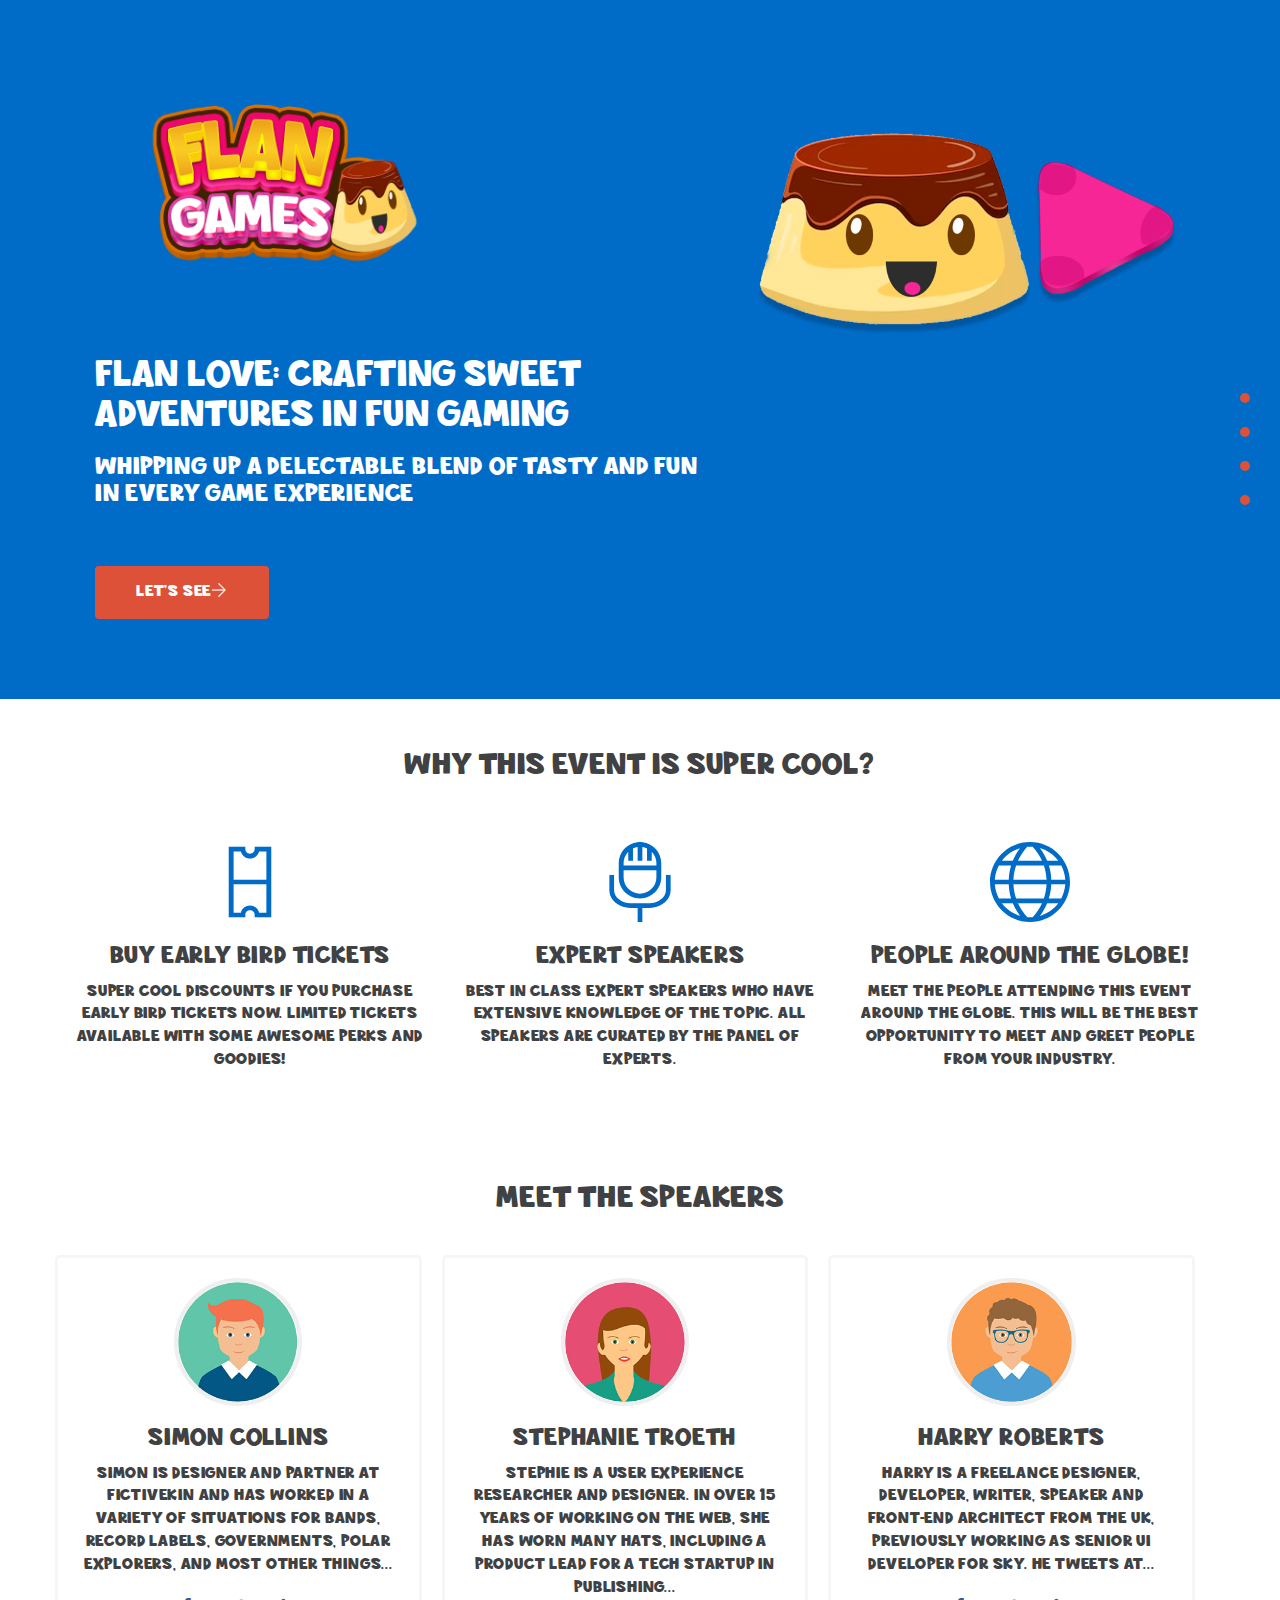
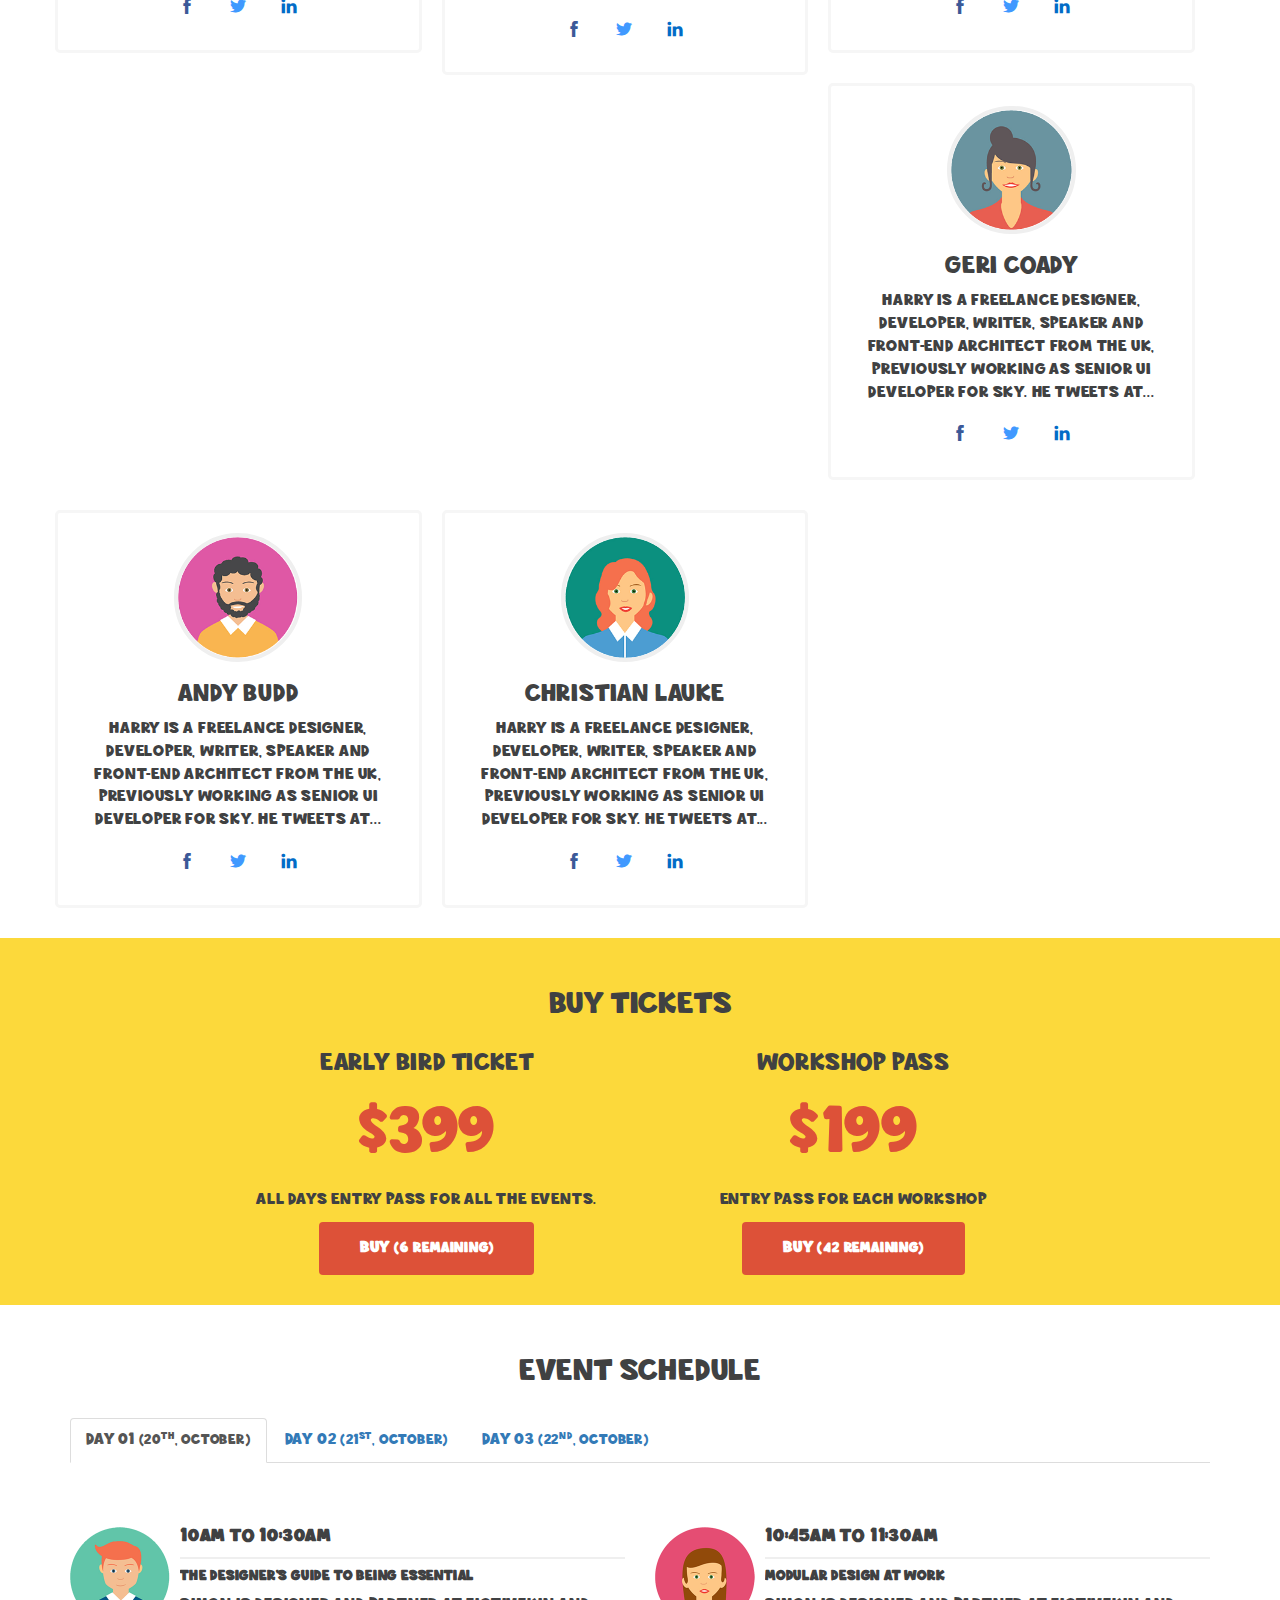
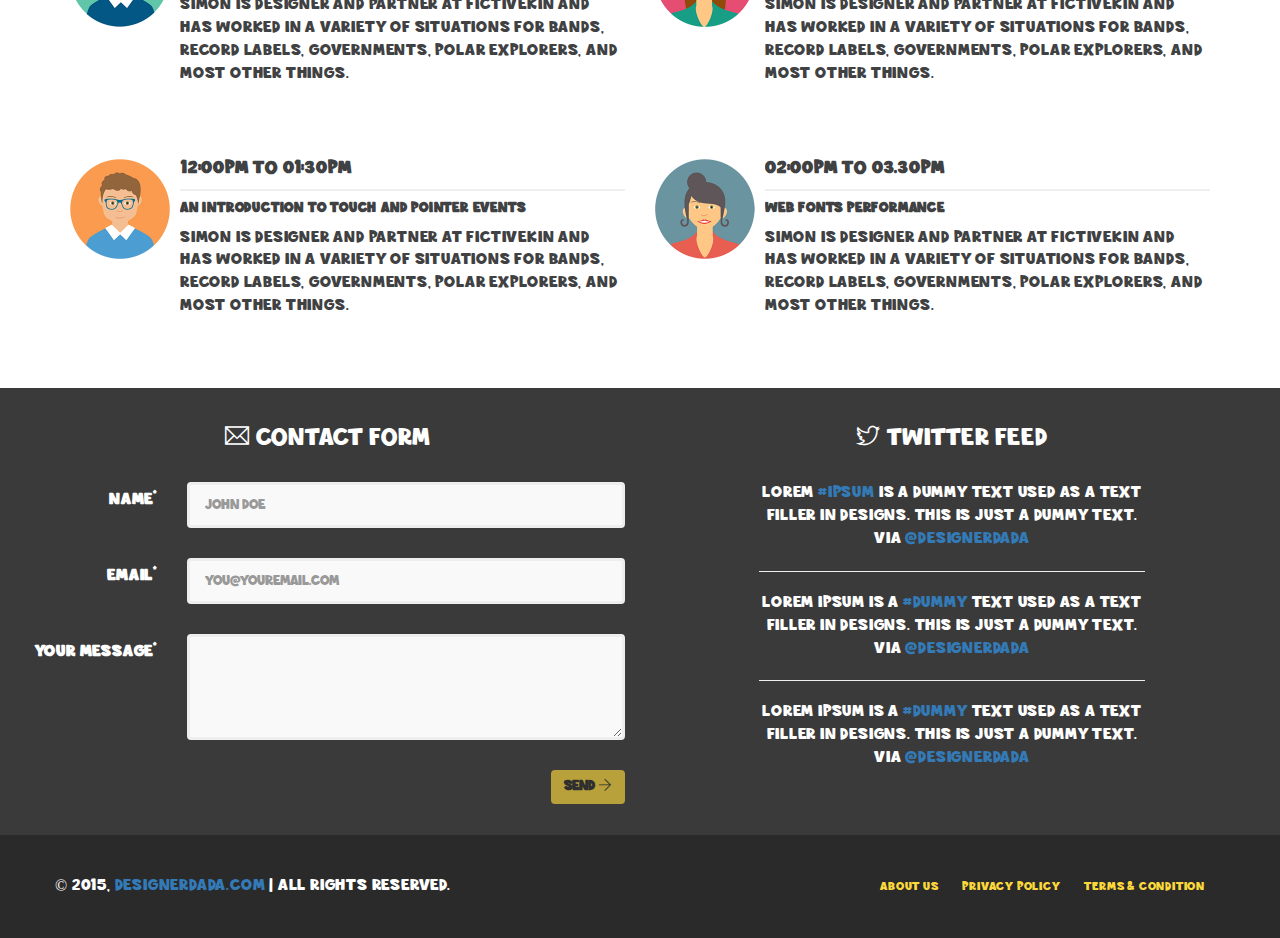
==== commit 2e728265: "fonts added" ====
--- a/index.html
+++ b/index.html
@@ -5,7 +5,7 @@
   <meta charset="utf-8">
   <meta http-equiv="X-UA-Compatible" content="IE=edge">
   <meta name="viewport" content="width=device-width, initial-scale=1">
-  <meta name="description" content="Meetup is a free responsive single page bootstrap template by designerdada.com">
+  <meta name="description" content="Flan Games">
   <meta name="author" content="Akash Bhadange">
   <title>Flan Games</title>
 
--- a/css/style.css
+++ b/css/style.css
@@ -1,5 +1,9 @@
 body {
-	font-family: 'Dosis', sans-serif;
+    font-family: 'pure_joyregular';
+    src: url('/fonts/pure_joy-webfont.woff2') format('woff2'),
+    url('/fonts/pure_joy-webfont.woff') format('woff');
+    font-weight: normal;
+    font-style: normal;
     color: #404142;
     font-size: 16px;
 	letter-spacing: 0.8px;
@@ -346,13 +350,30 @@
 }
 
 .text-flan{
-    font-family: 'Pure Joy', cursive;
-    src: url(/fonts/Pure\ Joy.ttf);
+    font-family: 'pure_joyregular';
+    src: url('/fonts/pure_joy-webfont.woff2') format('woff2'),
+        url('/fonts/pure_joy-webfont.woff') format('woff');
+    font-weight: normal;
+    font-style: normal;
+}
+
 }
 
 .text-flan-subtitle{
-    font-family: 'Pure Joy', cursive;
     font-size: medium;
     color: #f5bc1f;
-    src: url(/fonts/Pure\ Joy.ttf);
+    font-family: 'pure_joyregular';
+    src: url('/fonts/pure_joy-webfont.woff2') format('woff2'),
+         url('/fonts/pure_joy-webfont.woff') format('woff');
+    font-weight: normal;
+    font-style: normal;
+}
+
+@font-face {
+    font-family: 'pure_joyregular';
+    src: url('/fonts/pure_joy-webfont.woff2') format('woff2'),
+         url('/fonts/pure_joy-webfont.woff') format('woff');
+    font-weight: normal;
+    font-style: normal;
+
 }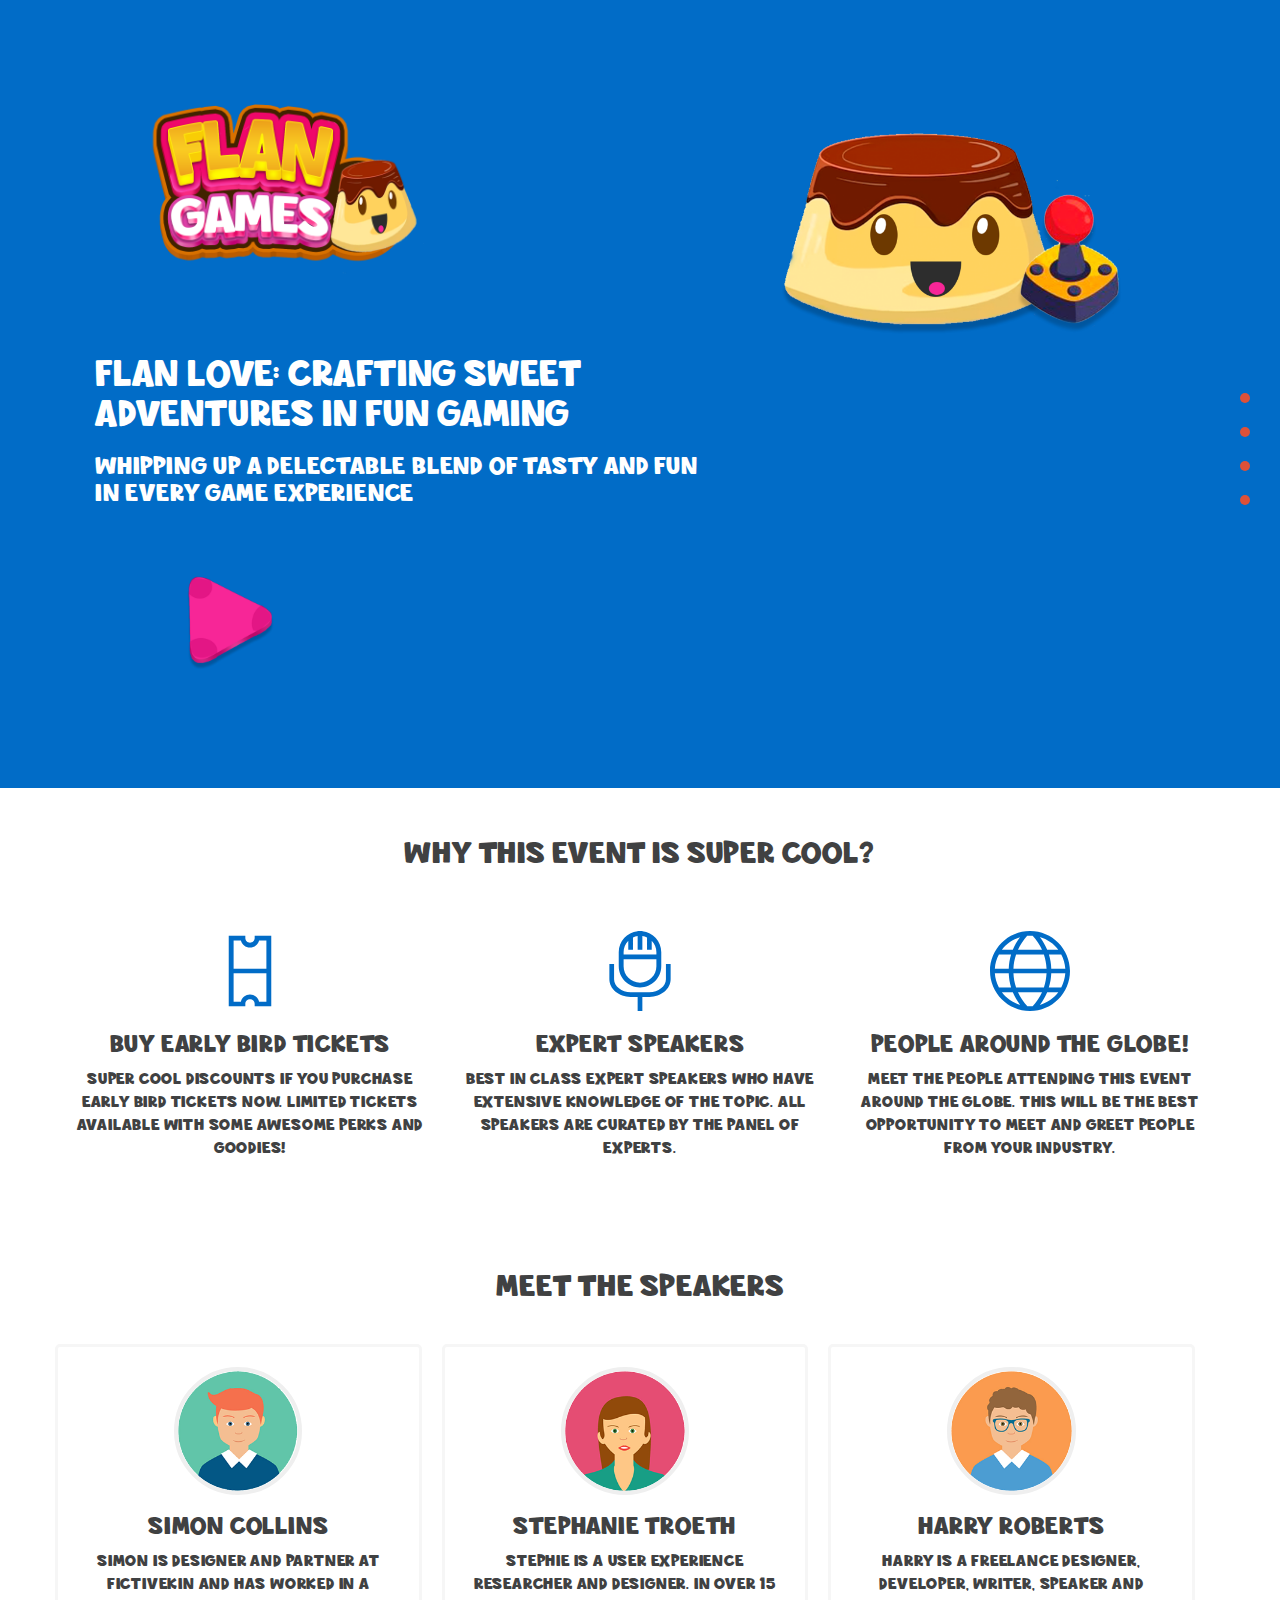
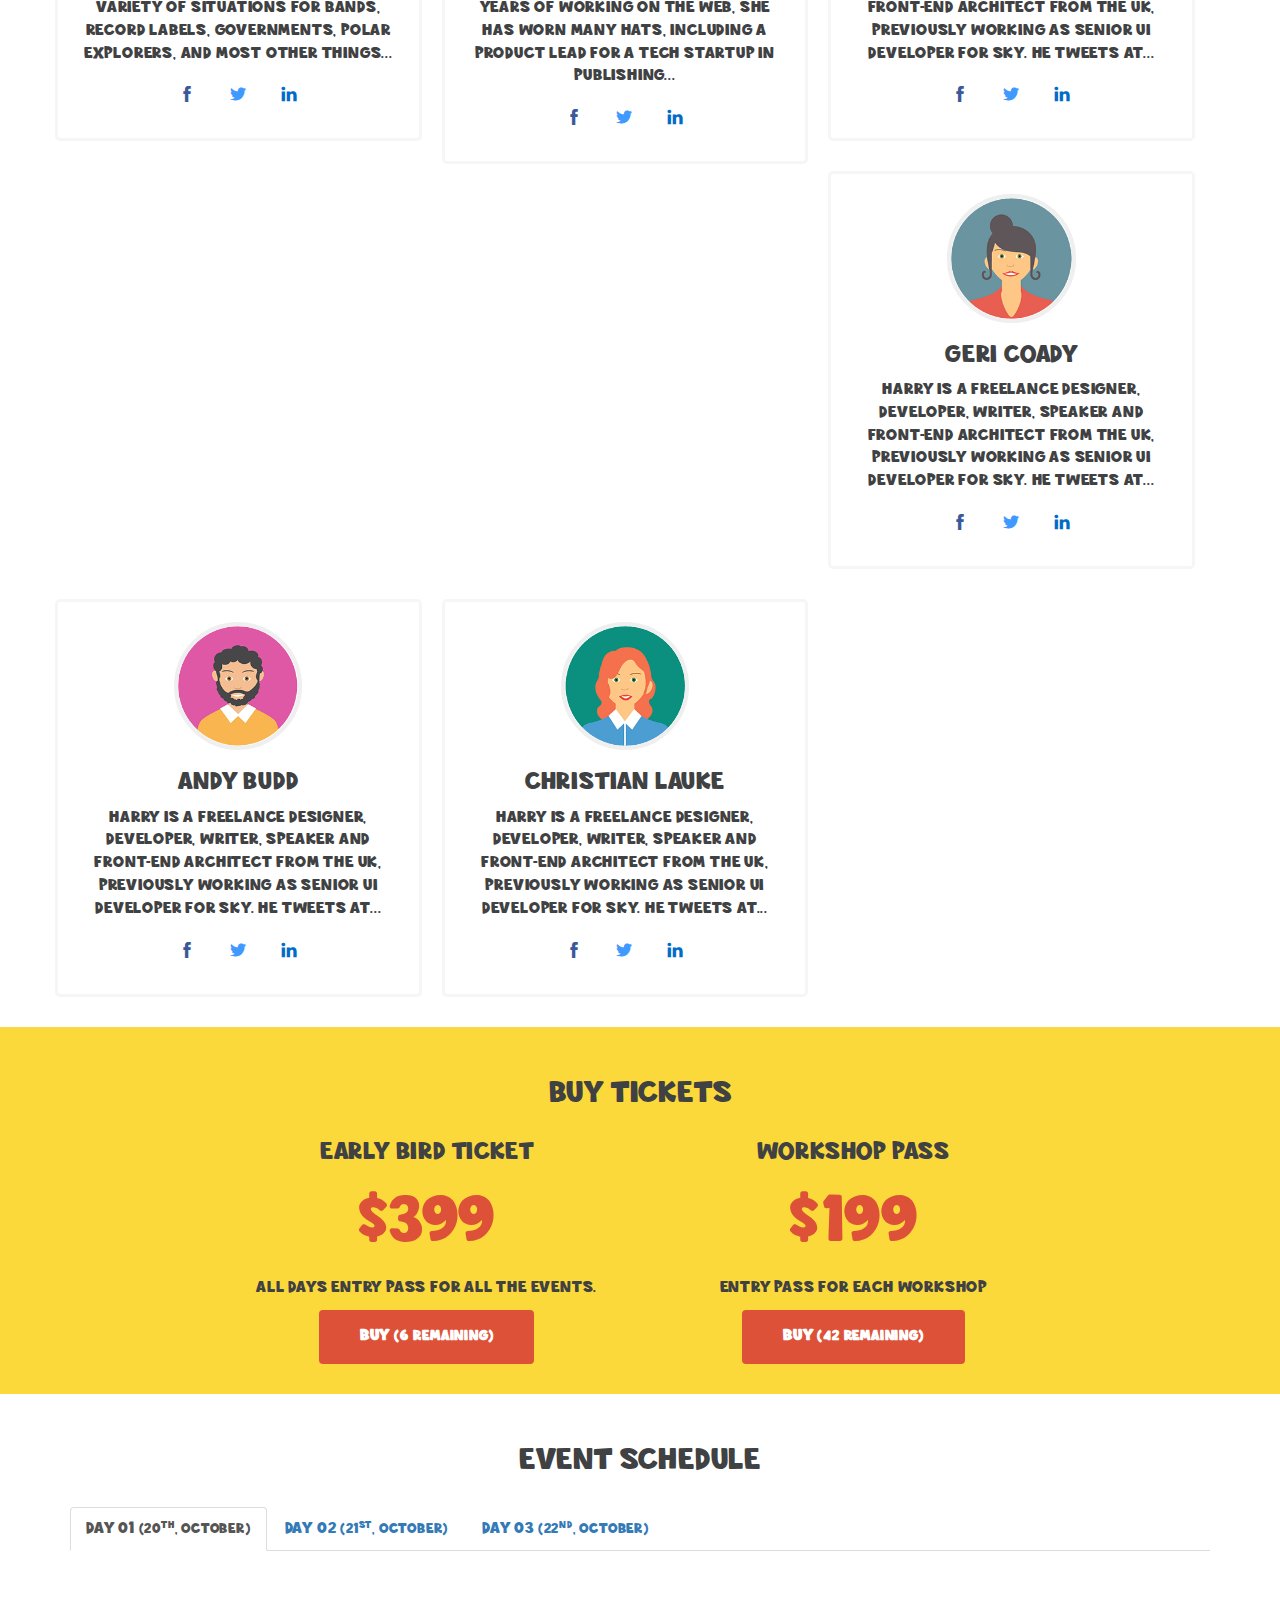
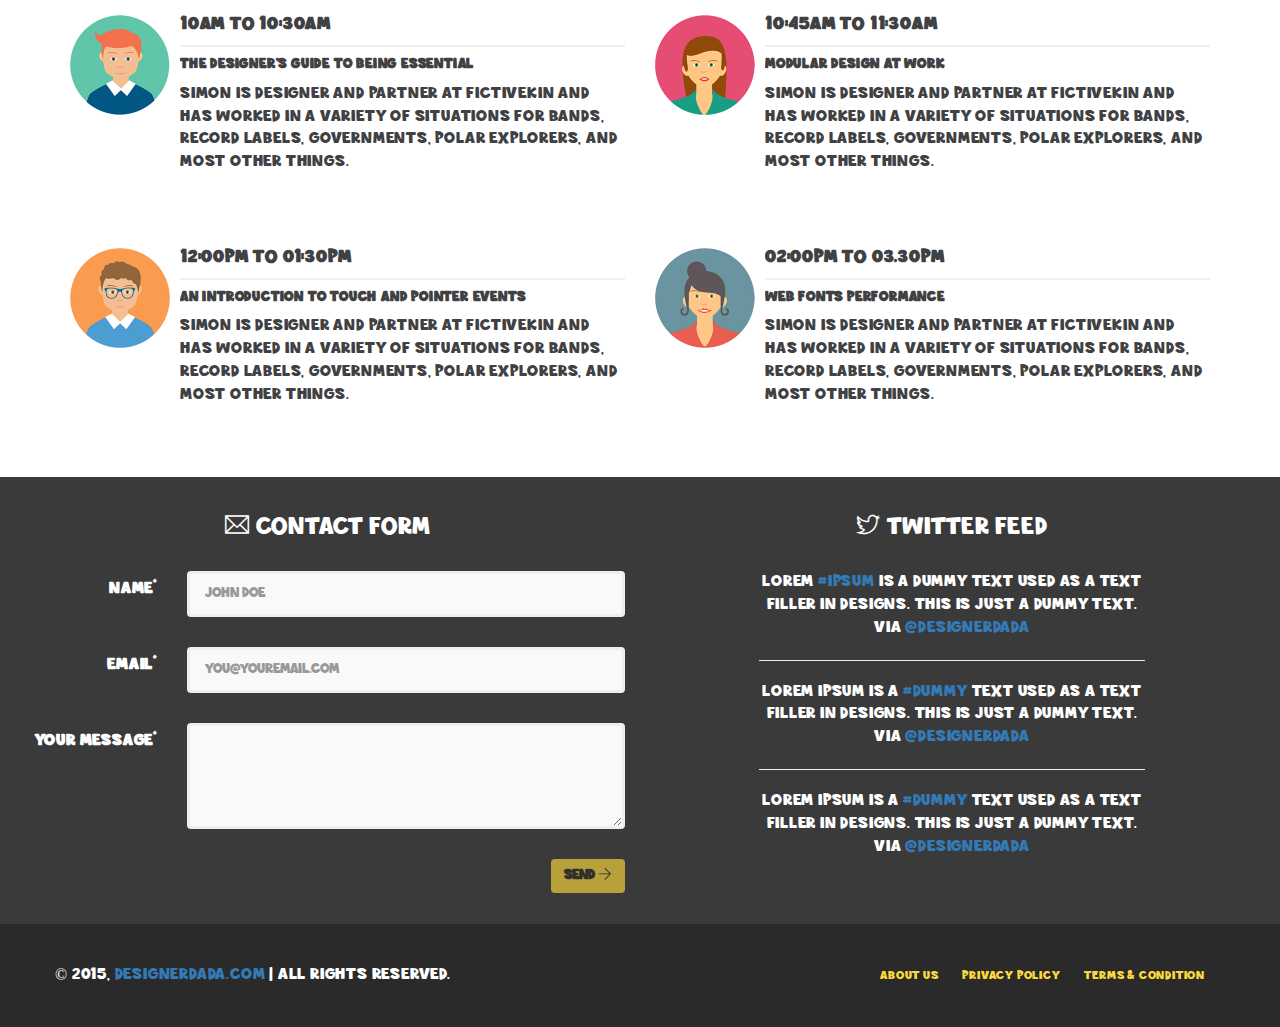
==== commit 616f0b92: "new rocket logo" ====
--- a/index.html
+++ b/index.html
@@ -60,7 +60,13 @@
             <img src="img/meetup-logo.png" class="logo">
             <h1 class="text-flan">Flan Love: Crafting Sweet Adventures in Fun Gaming</h1>
             <h3 class="text-flan-subtitle">Whipping up a delectable blend of tasty and fun in every game experience</h3>
-            <a href="#" class="btn btn-lg btn-red text-flan">Let's see<span class="ti-arrow-right"></span></a>
+          
+
+            <a href="#speakers" class="page-scroll">
+              <img src="/img/flan-games-arrow.png" alt="" height="190px" width="270px">
+            </a>
+            
+            
 
           </div>
           <div class="col-md-5 hidden-xs">
--- a/css/style.css
+++ b/css/style.css
@@ -376,4 +376,25 @@
     font-weight: normal;
     font-style: normal;
 
-}+}
+
+
+  .btn-custom-background {
+    background:url(/img/flan-games-arrow.png) no-repeat;
+    cursor:pointer;
+    border:none;
+    width:100px;
+    height:100px;
+  }
+  
+
+  /* Ajusta los estilos según sea necesario para el tamaño y posición del texto en el botón */
+  .btn-custom-background:hover {
+    /* Estilos para cuando el mouse está sobre el botón, si es necesario */
+  }
+
+  .btn-custom-background:active {
+    background:url(/img/flan-games-arrow.png) no-repeat;
+  }
+  
+  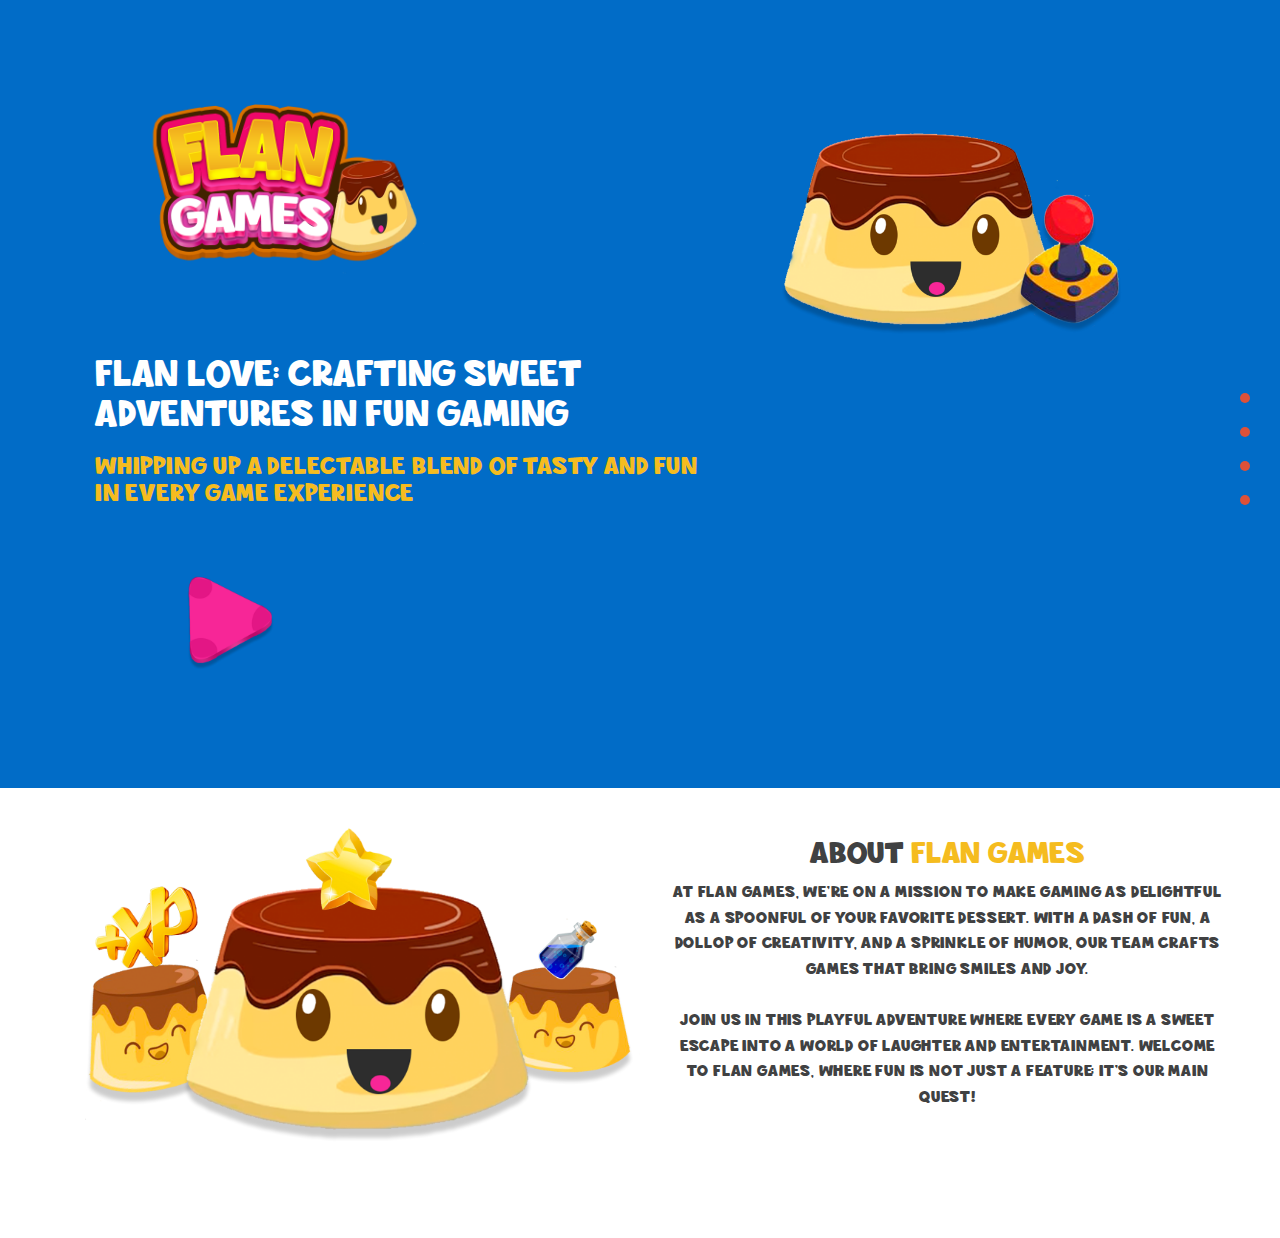
==== commit 609aed02: "about us" ====
--- a/index.html
+++ b/index.html
@@ -58,8 +58,9 @@
         <div class="row hero-header" id="home">
           <div class="col-md-7">
             <img src="img/meetup-logo.png" class="logo">
-            <h1 class="text-flan">Flan Love: Crafting Sweet Adventures in Fun Gaming</h1>
-            <h3 class="text-flan-subtitle">Whipping up a delectable blend of tasty and fun in every game experience</h3>
+            <h1 class="text-flan text-slide">Flan Love: Crafting Sweet Adventures in Fun Gaming</h1>
+            <h3 class="text-flan-subtitle text-slide">Whipping up a delectable blend of tasty and fun in every game experience</h3>
+            
           
 
             <a href="#speakers" class="page-scroll">
@@ -77,7 +78,7 @@
       </div>
       <div class="container">
         <!-- Start: Desc -->
-        <div class="row me-row content-ct">
+        <!-- <div class="row me-row content-ct">
           <h2 class="row-title">Why This Event Is Super Cool?</h2>
           <div class="col-md-4 feature">
             <span class="ti-ticket"></span>
@@ -94,298 +95,35 @@
             <h3>People around the globe!</h3>
             <p>Meet the people attending this event around the globe. This will be the best opportunity to meet and greet people from your industry.</p>
           </div>
-        </div>
+        </div> -->
         <!-- End: Desc -->
 
-        <!-- Start: Speakers -->
-        <div class="row me-row content-ct speaker" id="speakers">
-          <h2 class="row-title">Meet the Speakers</h2>
-          <div class="col-md-4 col-sm-6 feature">
-            <img src="img/speaker-1.png" class="speaker-img">
-            <h3>Simon Collins</h3>
-            <p>Simon is designer and partner at Fictivekin and has worked in a variety of situations for bands, record labels, governments, polar explorers, and most other things...</p>
-            <ul class="speaker-social">
-              <li><a href="#"><span class="ti-facebook"></span></a></li>
-              <li><a href="#"><span class="ti-twitter-alt"></span></a></li>
-              <li><a href="#"><span class="ti-linkedin"></span></a></li>
-            </ul>
-          </div>
-          <div class="col-md-4 col-sm-6 feature">
-            <img src="img/speaker-2.png" class="speaker-img">
-            <h3>Stephanie Troeth</h3>
-            <p>Stephie is a user experience researcher and designer. In over 15 years of working on the web, she has worn many hats, including a product lead for a tech startup in publishing...</p>
-            <ul class="speaker-social">
-              <li><a href="#"><span class="ti-facebook"></span></a></li>
-              <li><a href="#"><span class="ti-twitter-alt"></span></a></li>
-              <li><a href="#"><span class="ti-linkedin"></span></a></li>
-            </ul>
-          </div>
-          <div class="col-md-4 col-sm-6 feature">
-            <img src="img/speaker-3.png" class="speaker-img">
-            <h3>Harry Roberts</h3>
-            <p>Harry is a freelance designer, developer, writer, speaker and front-end architect from the UK, previously working as Senior UI Developer for Sky. He Tweets at...</p>
-            <ul class="speaker-social">
-              <li><a href="#"><span class="ti-facebook"></span></a></li>
-              <li><a href="#"><span class="ti-twitter-alt"></span></a></li>
-              <li><a href="#"><span class="ti-linkedin"></span></a></li>
-            </ul>
-          </div>
-          <div class="col-md-4 col-sm-6 feature">
-            <img src="img/speaker-4.png" class="speaker-img">
-            <h3>Geri Coady</h3>
-            <p>Harry is a freelance designer, developer, writer, speaker and front-end architect from the UK, previously working as Senior UI Developer for Sky. He Tweets at...</p>
-            <ul class="speaker-social">
-              <li><a href="#"><span class="ti-facebook"></span></a></li>
-              <li><a href="#"><span class="ti-twitter-alt"></span></a></li>
-              <li><a href="#"><span class="ti-linkedin"></span></a></li>
-            </ul>
-          </div>
-          <div class="col-md-4 col-sm-6 feature">
-            <img src="img/speaker-5.png" class="speaker-img">
-            <h3>Andy Budd</h3>
-            <p>Harry is a freelance designer, developer, writer, speaker and front-end architect from the UK, previously working as Senior UI Developer for Sky. He Tweets at...</p>
-            <ul class="speaker-social">
-              <li><a href="#"><span class="ti-facebook"></span></a></li>
-              <li><a href="#"><span class="ti-twitter-alt"></span></a></li>
-              <li><a href="#"><span class="ti-linkedin"></span></a></li>
-            </ul>
-          </div>
-          <div class="col-md-4 col-sm-6 feature">
-            <img src="img/speaker-6.png" class="speaker-img">
-            <h3>Christian Lauke</h3>
-            <p>Harry is a freelance designer, developer, writer, speaker and front-end architect from the UK, previously working as Senior UI Developer for Sky. He Tweets at...</p>
-            <ul class="speaker-social">
-              <li><a href="#"><span class="ti-facebook"></span></a></li>
-              <li><a href="#"><span class="ti-twitter-alt"></span></a></li>
-              <li><a href="#"><span class="ti-linkedin"></span></a></li>
-            </ul>
-          </div>
-        </div>
-        <!-- End: Speakers -->
-      </div>
-
-      <!-- Start: Tickets -->
-      <div class="container-fluid tickets" id="tickets">
-        <div class="row me-row content-ct">
-          <h2 class="row-title">Buy Tickets</h2>
-          <div class="col-md-4 col-sm-6 col-md-offset-2">
-            <h3>Early Bird Ticket</h3>
-            <p class="price">$399</p>
-            <p>All days entry pass for all the events.</p>
-            <a href="#" class="btn btn-lg btn-red">Buy <small>(6 remaining)</small></a>
-          </div>
-          <div class="col-md-4 col-sm-6">
-            <h3>Workshop Pass</h3>
-            <p class="price">$199</p>
-            <p>Entry pass for each workshop</p>
-            <a href="#" class="btn btn-lg btn-red">Buy <small>(42 remaining)</small></a>
-          </div>
-        </div>
-      </div>
-      <!-- End: Tickets -->
-
-      <!-- Start: Schedule -->
-      <div class="container">
-        <div class="row me-row schedule" id="schedule">
-          <h2 class="row-title content-ct">Event Schedule</h2>
-          <div class="col-md-12">
-            <!-- Nav tabs -->
-            <ul class="nav nav-tabs" role="tablist">
-              <li role="presentation" class="active"><a href="#day-1" aria-controls="home" role="tab" data-toggle="tab">Day 01 <small class="hidden-xs">(20<sup>th</sup>, October)</small></a></li>
-              <li role="presentation"><a href="#day-2" aria-controls="profile" role="tab" data-toggle="tab">Day 02 <small class="hidden-xs">(21<sup>st</sup>, October)</small></a></li>
-              <li role="presentation"><a href="#day-3" aria-controls="messages" role="tab" data-toggle="tab">Day 03 <small class="hidden-xs">(22<sup>nd</sup>, October)</small></a></li>
-            </ul>
-
-            <!-- Tab panes -->
-            <div class="tab-content">
-              <div role="tabpanel" class="tab-pane fade in active" id="day-1">
-                <div class="row">
-                  <div class="col-md-6">
-                    <div class="media">
-                      <div class="media-left">
-                        <a href="#">
-                          <img class="media-object" src="img/speaker-1.png" alt="...">
-                        </a>
-                      </div>
-                      <div class="media-body">
-                        <h4 class="media-heading">10am to 10:30am</h4>
-                        <h5>THE DESIGNER’S GUIDE TO BEING ESSENTIAL</h5>
-                        <p>Simon is designer and partner at Fictivekin and has worked in a variety of situations for bands, record labels, governments, polar explorers, and most other things. </p>
-                      </div>
-                    </div>
-                  </div>
-                  <div class="col-md-6">
-                    <div class="media">
-                      <div class="media-left">
-                        <a href="#">
-                          <img class="media-object" src="img/speaker-2.png" alt="...">
-                        </a>
-                      </div>
-                      <div class="media-body">
-                        <h4 class="media-heading">10:45am to 11:30am</h4>
-                        <h5>MODULAR DESIGN AT WORK</h5>
-                        <p>Simon is designer and partner at Fictivekin and has worked in a variety of situations for bands, record labels, governments, polar explorers, and most other things. </p>
-                      </div>
-                    </div>
-                  </div>
-                  <div class="col-md-6">
-                    <div class="media">
-                      <div class="media-left">
-                        <a href="#">
-                          <img class="media-object" src="img/speaker-3.png" alt="...">
-                        </a>
-                      </div>
-                      <div class="media-body">
-                        <h4 class="media-heading">12:00pm to 01:30pm</h4>
-                        <h5>AN INTRODUCTION TO TOUCH AND POINTER EVENTS</h5>
-                        <p>Simon is designer and partner at Fictivekin and has worked in a variety of situations for bands, record labels, governments, polar explorers, and most other things. </p>
-                      </div>
-                    </div>
-                  </div>
-                  <div class="col-md-6">
-                    <div class="media">
-                      <div class="media-left">
-                        <a href="#">
-                          <img class="media-object" src="img/speaker-4.png" alt="...">
-                        </a>
-                      </div>
-                      <div class="media-body">
-                        <h4 class="media-heading">02:00pm to 03.30pm</h4>
-                        <h5>WEB FONTS PERFORMANCE</h5>
-                        <p>Simon is designer and partner at Fictivekin and has worked in a variety of situations for bands, record labels, governments, polar explorers, and most other things. </p>
-                      </div>
-                    </div>
-                  </div>
-                </div>
-              </div>
-              <div role="tabpanel" class="tab-pane fade" id="day-2">
-                <div class="row">
-                  <div class="col-md-6">
-                    <div class="media">
-                      <div class="media-left">
-                        <a href="#">
-                          <img class="media-object" src="img/speaker-4.png" alt="...">
-                        </a>
-                      </div>
-                      <div class="media-body">
-                        <h4 class="media-heading">10am to 10:30am</h4>
-                        <h5>MAKING DOG FOOD PART OF A BALANCED DIET</h5>
-                        <p>Simon is designer and partner at Fictivekin and has worked in a variety of situations for bands, record labels, governments, polar explorers, and most other things. </p>
-                      </div>
-                    </div>
-                  </div>
-                  <div class="col-md-6">
-                    <div class="media">
-                      <div class="media-left">
-                        <a href="#">
-                          <img class="media-object" src="img/speaker-3.png" alt="...">
-                        </a>
-                      </div>
-                      <div class="media-body">
-                        <h4 class="media-heading">10:45am to 11:30am</h4>
-                        <h5>HANDS-ON WEB AUDIO</h5>
-                        <p>Simon is designer and partner at Fictivekin and has worked in a variety of situations for bands, record labels, governments, polar explorers, and most other things. </p>
-                      </div>
-                    </div>
-                  </div>
-                  <div class="col-md-6">
-                    <div class="media">
-                      <div class="media-left">
-                        <a href="#">
-                          <img class="media-object" src="img/speaker-2.png" alt="...">
-                        </a>
-                      </div>
-                      <div class="media-body">
-                        <h4 class="media-heading">12:00pm to 01:30pm</h4>
-                        <h5>CONVERSION RATE OPTIMIZATION TECHNIQUES IN ECOMMERCE</h5>
-                        <p>Simon is designer and partner at Fictivekin and has worked in a variety of situations for bands, record labels, governments, polar explorers, and most other things. </p>
-                      </div>
-                    </div>
-                  </div>
-                  <div class="col-md-6">
-                    <div class="media">
-                      <div class="media-left">
-                        <a href="#">
-                          <img class="media-object" src="img/speaker-1.png" alt="...">
-                        </a>
-                      </div>
-                      <div class="media-body">
-                        <h4 class="media-heading">02:00pm to 03.30pm</h4>
-                        <h5>PAPER PROTOTYPING APPLICATIONS</h5>
-                        <p>Simon is designer and partner at Fictivekin and has worked in a variety of situations for bands, record labels, governments, polar explorers, and most other things. </p>
-                      </div>
-                    </div>
-                  </div>
-                </div>
-              </div>
-              <div role="tabpanel" class="tab-pane fade" id="day-3">
-                <div class="row">
-                  <div class="col-md-6">
-                    <div class="media">
-                      <div class="media-left">
-                        <a href="#">
-                          <img class="media-object" src="img/speaker-6.png" alt="...">
-                        </a>
-                      </div>
-                      <div class="media-body">
-                        <h4 class="media-heading">10am to 10:30am</h4>
-                        <h5>THE DESIGNER’S GUIDE TO BEING ESSENTIAL</h5>
-                        <p>Simon is designer and partner at Fictivekin and has worked in a variety of situations for bands, record labels, governments, polar explorers, and most other things. </p>
-                      </div>
-                    </div>
-                  </div>
-                  <div class="col-md-6">
-                    <div class="media">
-                      <div class="media-left">
-                        <a href="#">
-                          <img class="media-object" src="img/speaker-5.png" alt="...">
-                        </a>
-                      </div>
-                      <div class="media-body">
-                        <h4 class="media-heading">10:45am to 11:30am</h4>
-                        <h5>THE DESIGNER’S GUIDE TO BEING ESSENTIAL</h5>
-                        <p>Simon is designer and partner at Fictivekin and has worked in a variety of situations for bands, record labels, governments, polar explorers, and most other things. </p>
-                      </div>
-                    </div>
-                  </div>
-                  <div class="col-md-6">
-                    <div class="media">
-                      <div class="media-left">
-                        <a href="#">
-                          <img class="media-object" src="img/speaker-3.png" alt="...">
-                        </a>
-                      </div>
-                      <div class="media-body">
-                        <h4 class="media-heading">12:00pm to 01:30pm</h4>
-                        <h5>THE DESIGNER’S GUIDE TO BEING ESSENTIAL</h5>
-                        <p>Simon is designer and partner at Fictivekin and has worked in a variety of situations for bands, record labels, governments, polar explorers, and most other things. </p>
-                      </div>
-                    </div>
-                  </div>
-                  <div class="col-md-6">
-                    <div class="media">
-                      <div class="media-left">
-                        <a href="#">
-                          <img class="media-object" src="img/speaker-4.png" alt="...">
-                        </a>
-                      </div>
-                      <div class="media-body">
-                        <h4 class="media-heading">02:00pm to 03.30pm</h4>
-                        <h5>THE DESIGNER’S GUIDE TO BEING ESSENTIAL</h5>
-                        <p>Simon is designer and partner at Fictivekin and has worked in a variety of situations for bands, record labels, governments, polar explorers, and most other things. </p>
-                      </div>
-                    </div>
-                  </div>
-                </div>
-              </div>
+        <div class="container">
+          <!-- Start: About Us -->
+          <div class="row me-row content-ct about-us">
+            <div class="col-md-6">
+              <!-- Ejemplo de imagen a la izquierda (puedes reemplazar con tu propia imagen) -->
+              <img src="/img/flan-games-aboutus.png" alt="About Us Image" class="about-us-image rocket animated bounce">
             </div>
-          </div>
-        </div>
-      </div>
-      <!-- End: Schedule -->
+            <div class="col-md-6">
+              <h2 class="row-title">About <span class="text-flan-yellow">Flan Games</span> </h2>
+              <p>
+                At Flan Games, we're on a mission to make gaming as delightful as a spoonful of your favorite dessert.
+                 With a dash of fun, a dollop of creativity, and a sprinkle of humor, our team crafts games that bring smiles and joy. 
+                 
+                <br>
+                <br> Join us in this playful adventure where every game is a sweet escape into a world of laughter and entertainment.
+                 Welcome to Flan Games, where fun is not just a feature; it's our main quest!
+              </p>
+            </div>
+          </div>
+          <!-- End: About Us -->
+        </div>
+        
+      
 
       <!-- Start: Footer -->
-      <div class="container-fluid footer">
+      <!-- <div class="container-fluid footer">
         <div class="row contact">
           <div class="col-md-6 contact-form">
             <h3 class="content-ct"><span class="ti-email"></span> Contact Form</h3>
@@ -442,7 +180,7 @@
             </ul>
           </div>
         </div>
-      </div>
+      </div> -->
       <!-- End: Footer -->
 
       <!-- jQuery (necessary for Bootstrap's JavaScript plugins) -->
@@ -453,5 +191,36 @@
       <script src="js/scrolling-nav.js"></script>
       <script src="js/validator.js"></script>
 
+      <script>
+        document.addEventListener("DOMContentLoaded", function() {
+          var titles = document.querySelectorAll(".text-slide");
+        
+          function isInViewport(element) {
+            var rect = element.getBoundingClientRect();
+            return (
+              rect.top >= 0 &&
+              rect.left >= 0 &&
+              rect.bottom <= (window.innerHeight || document.documentElement.clientHeight) &&
+              rect.right <= (window.innerWidth || document.documentElement.clientWidth)
+            );
+          }
+        
+          function handleScroll() {
+            titles.forEach(function(title) {
+              if (isInViewport(title)) {
+                title.classList.add("text-visible");
+              }
+            });
+          }
+        
+          // Llama a handleScroll en la carga inicial de la página
+          handleScroll();
+        
+          // Llama a handleScroll cada vez que se realiza un desplazamiento
+          window.addEventListener("scroll", handleScroll);
+        });
+        </script>
+        
+
     </body>
     </html>--- a/css/style.css
+++ b/css/style.css
@@ -357,17 +357,43 @@
     font-style: normal;
 }
 
-}
-
-.text-flan-subtitle{
-    font-size: medium;
+/* Estilo base para los elementos a animar */
+.text-slide {
+    opacity: 0; /* Hacemos los elementos inicialmente transparentes */
+    transform: translateY(-20px); /* Desplazamos los elementos hacia arriba */
+    transition: opacity 0.5s ease-in, transform 1.5s ease-in; /* Agregamos transiciones suaves */
+  }
+
+  .text-slide-bottom {
+    opacity: 0; /* Hacemos los elementos inicialmente transparentes */
+    transform: translateY(-20px); /* Desplazamos los elementos hacia arriba */
+    transition: opacity 0.5s ease-out, transform 1.5s ease-in; /* Agregamos transiciones suaves */
+  }
+
+
+  /* Clase para activar la animación cuando los elementos están en el área visible */
+.text-visible {
+    opacity: 1; /* Hacemos los elementos visibles */
+    transform: translateY(0); /* Volvemos a la posición original */
+  }
+
+
+.text-flan-subtitle {
+    font-size:x-large;
     color: #f5bc1f;
-    font-family: 'pure_joyregular';
-    src: url('/fonts/pure_joy-webfont.woff2') format('woff2'),
-         url('/fonts/pure_joy-webfont.woff') format('woff');
+    font-family: 'pure_joyregular', sans-serif; /* Agregué 'sans-serif' como una fuente de respaldo */
     font-weight: normal;
     font-style: normal;
 }
+
+.text-flan-yellow {
+    font-size:normal;
+    color: #f5bc1f;
+    font-family: 'pure_joyregular', sans-serif; /* Agregué 'sans-serif' como una fuente de respaldo */
+    font-weight: normal;
+    font-style: normal;
+}
+
 
 @font-face {
     font-family: 'pure_joyregular';
@@ -397,4 +423,19 @@
     background:url(/img/flan-games-arrow.png) no-repeat;
   }
   
+  /* Estilo para la imagen de About Us */
+.about-us-image {
+    width: 100%; /* Ajusta el ancho según sea necesario */
+    height: auto; /* Mantiene la proporción de la imagen */
+    display: block; /* Elimina el espacio adicional por debajo de la imagen */
+    margin-bottom: 20px; /* Espacio entre la imagen y el texto */
+    src: url(/img/flan-games-aboutus.png);
+  }
+  
+  /* Estilo para el texto de About Us */
+  .about-us p {
+    font-size: 16px;
+    line-height: 1.6;
+    margin-bottom: 15px;
+  }
   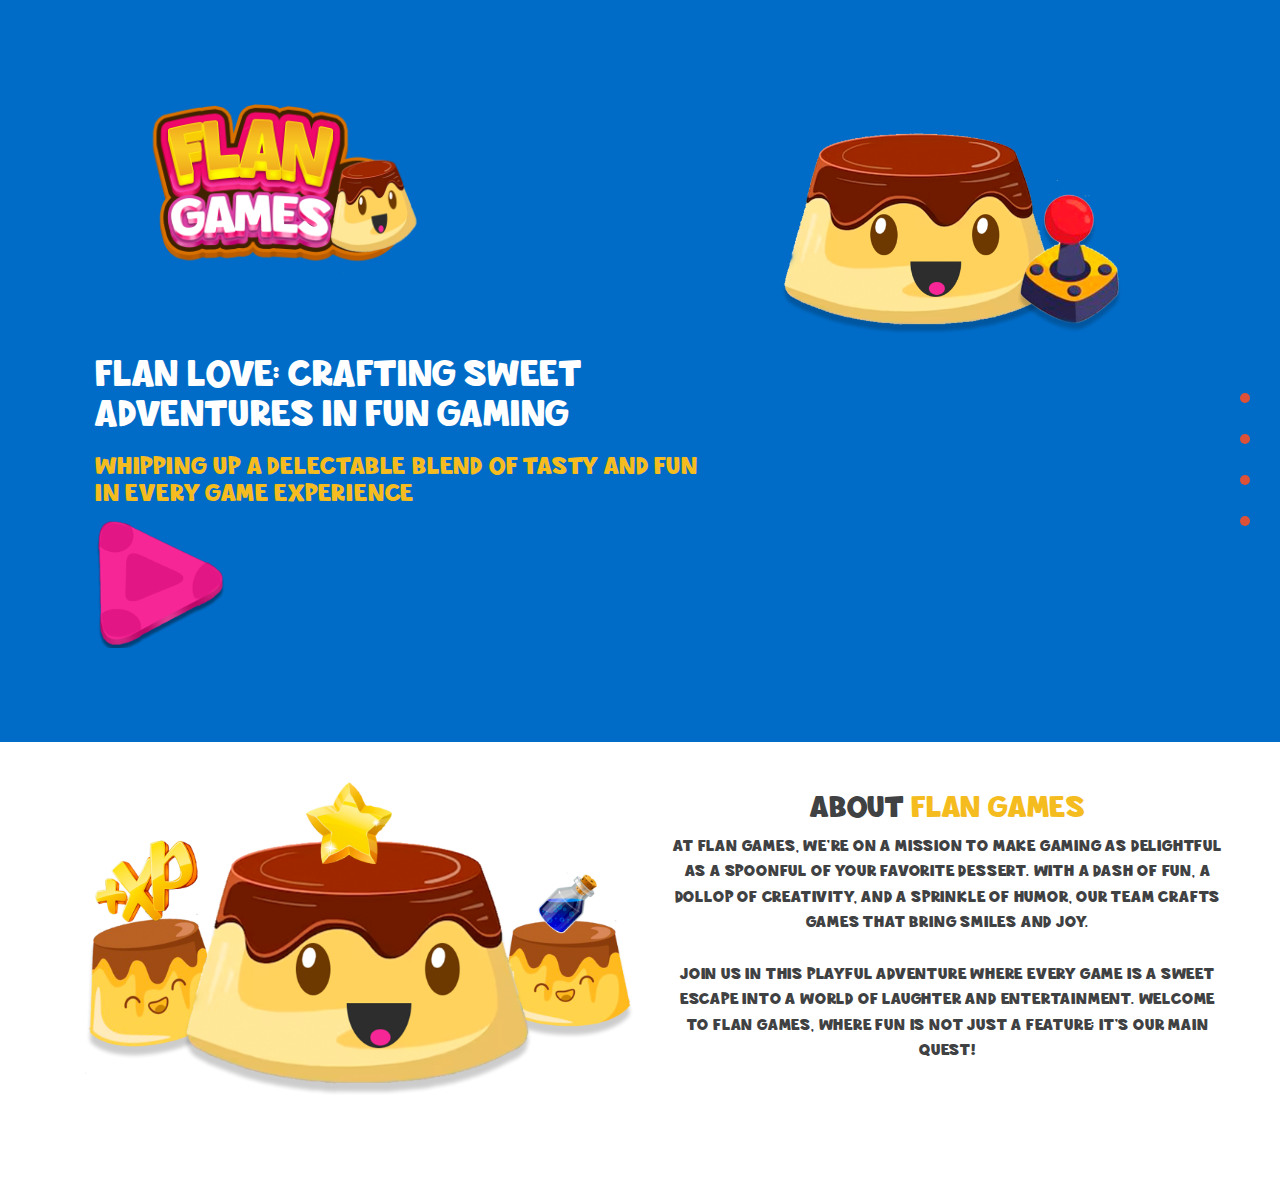
==== commit cc2a471a: "button" ====
--- a/index.html
+++ b/index.html
@@ -1,5 +1,6 @@
 <!DOCTYPE html>
 <html lang="en">
+
 <head>
 
   <meta charset="utf-8">
@@ -16,69 +17,74 @@
   <link href='css/dosis-font.css' rel='stylesheet' type='text/css'>
   <!-- HTML5 shim and Respond.js for IE8 support of HTML5 elements and media queries -->
   <!-- WARNING: Respond.js doesn't work if you view the page via file:// -->
-    <!--[if lt IE 9]>
+  <!--[if lt IE 9]>
       <script src="https://oss.maxcdn.com/html5shiv/3.7.2/html5shiv.min.js"></script>
       <script src="https://oss.maxcdn.com/respond/1.4.2/respond.min.js"></script>
       <![endif]-->
-    </head>
-    <body id="page-top" data-spy="scroll" data-target=".side-menu">
-      <nav class="side-menu">
-        <ul>
-          <li class="hidden active">
-            <a class="page-scroll" href="#page-top"></a>
-          </li>
-          <li>
-            <a href="#home" class="page-scroll">
-              <span class="menu-title">Home</span>
-              <span class="dot"></span>
-            </a>
-          </li>
-          <li>
-            <a href="#speakers" class="page-scroll">
-              <span class="menu-title">About</span>
-              <span class="dot"></span>
-            </a>
-          </li>
-          <li>
-            <a href="#tickets" class="page-scroll">
-              <span class="menu-title">What we do</span>
-              <span class="dot"></span>
-            </a>
-          </li>
-          <li>
-            <a href="#schedule" class="page-scroll">
-              <span class="menu-title">Our games</span>
-              <span class="dot"></span>
-            </a>
-          </li>
-        </ul>
-      </nav>
-      <div class="container-fluid">
-        <!-- Start: Header -->
-        <div class="row hero-header" id="home">
-          <div class="col-md-7">
-            <img src="img/meetup-logo.png" class="logo">
-            <h1 class="text-flan text-slide">Flan Love: Crafting Sweet Adventures in Fun Gaming</h1>
-            <h3 class="text-flan-subtitle text-slide">Whipping up a delectable blend of tasty and fun in every game experience</h3>
-            
-          
-
-            <a href="#speakers" class="page-scroll">
-              <img src="/img/flan-games-arrow.png" alt="" height="190px" width="270px">
-            </a>
-            
-            
-
-          </div>
-          <div class="col-md-5 hidden-xs">
-            <img src="img/rocket.png" class="rocket animated bounce">
-          </div>
-        </div>
-        <!-- End: Header -->
+</head>
+
+<body id="page-top" data-spy="scroll" data-target=".side-menu">
+  <nav class="side-menu">
+    <ul>
+      <li class="hidden active">
+        <a class="page-scroll" href="#page-top"></a>
+      </li>
+      <li>
+        <a href="#home" class="page-scroll">
+          <span class="menu-title">Home</span>
+          <span class="dot"></span>
+        </a>
+      </li>
+      <li>
+        <a href="#speakers" class="page-scroll">
+          <span class="menu-title">About</span>
+          <span class="dot"></span>
+        </a>
+      </li>
+      <li>
+        <a href="#tickets" class="page-scroll">
+          <span class="menu-title">What we do</span>
+          <span class="dot"></span>
+        </a>
+      </li>
+      <li>
+        <a href="#schedule" class="page-scroll">
+          <span class="menu-title">Our games</span>
+          <span class="dot"></span>
+        </a>
+      </li>
+    </ul>
+  </nav>
+  <div class="container-fluid">
+    <!-- Start: Header -->
+    <div class="row hero-header" id="home">
+      <div class="col-md-7">
+        <img src="img/meetup-logo.png" class="logo">
+        <h1 class="text-flan text-slide">Flan Love: Crafting Sweet Adventures in Fun Gaming</h1>
+        <h3 class="text-flan-subtitle text-slide">Whipping up a delectable blend of tasty and fun in every game
+          experience</h3>
+
+
+        <!-- Asegúrate de que el enlace (a) tenga display: inline-block; y posición relativa -->
+        <a href="#speakers" class="page-scroll expansion-hover brightness-hover bounce-hover">
+          <!-- Establece el enlace (a) con display: inline-block; y posición relativa -->
+          <span class="img-container">
+            <img src="/img/flan-games-arrow.png" alt="" height="130px" width="130px">
+          </span>
+        </a>
+
+
+
       </div>
-      <div class="container">
-        <!-- Start: Desc -->
-        <!-- <div class="row me-row content-ct">
+      <div class="col-md-5 hidden-xs">
+        <img src="img/rocket.png" class="rocket animated bounce">
+      </div>
+    </div>
+    <!-- End: Header -->
+  </div>
+  <div class="container">
+    <!-- Start: Desc -->
+    <!-- <div class="row me-row content-ct">
           <h2 class="row-title">Why This Event Is Super Cool?</h2>
           <div class="col-md-4 feature">
             <span class="ti-ticket"></span>
@@ -96,34 +102,36 @@
             <p>Meet the people attending this event around the globe. This will be the best opportunity to meet and greet people from your industry.</p>
           </div>
         </div> -->
-        <!-- End: Desc -->
-
-        <div class="container">
-          <!-- Start: About Us -->
-          <div class="row me-row content-ct about-us">
-            <div class="col-md-6">
-              <!-- Ejemplo de imagen a la izquierda (puedes reemplazar con tu propia imagen) -->
-              <img src="/img/flan-games-aboutus.png" alt="About Us Image" class="about-us-image rocket animated bounce">
-            </div>
-            <div class="col-md-6">
-              <h2 class="row-title">About <span class="text-flan-yellow">Flan Games</span> </h2>
-              <p>
-                At Flan Games, we're on a mission to make gaming as delightful as a spoonful of your favorite dessert.
-                 With a dash of fun, a dollop of creativity, and a sprinkle of humor, our team crafts games that bring smiles and joy. 
-                 
-                <br>
-                <br> Join us in this playful adventure where every game is a sweet escape into a world of laughter and entertainment.
-                 Welcome to Flan Games, where fun is not just a feature; it's our main quest!
-              </p>
-            </div>
-          </div>
-          <!-- End: About Us -->
-        </div>
-        
-      
-
-      <!-- Start: Footer -->
-      <!-- <div class="container-fluid footer">
+    <!-- End: Desc -->
+
+    <div class="container">
+      <!-- Start: About Us -->
+      <div class="row me-row content-ct about-us">
+        <div class="col-md-6">
+          <!-- Ejemplo de imagen a la izquierda (puedes reemplazar con tu propia imagen) -->
+          <img src="/img/flan-games-aboutus.png" alt="About Us Image" class="about-us-image rocket animated bounce">
+        </div>
+        <div class="col-md-6">
+          <h2 class="row-title">About <span class="text-flan-yellow">Flan Games</span> </h2>
+          <p>
+            At Flan Games, we're on a mission to make gaming as delightful as a spoonful of your favorite dessert.
+            With a dash of fun, a dollop of creativity, and a sprinkle of humor, our team crafts games that bring smiles
+            and joy.
+
+            <br>
+            <br> Join us in this playful adventure where every game is a sweet escape into a world of laughter and
+            entertainment.
+            Welcome to Flan Games, where fun is not just a feature; it's our main quest!
+          </p>
+        </div>
+      </div>
+      <!-- End: About Us -->
+    </div>
+
+
+
+    <!-- Start: Footer -->
+    <!-- <div class="container-fluid footer">
         <div class="row contact">
           <div class="col-md-6 contact-form">
             <h3 class="content-ct"><span class="ti-email"></span> Contact Form</h3>
@@ -181,46 +189,47 @@
           </div>
         </div>
       </div> -->
-      <!-- End: Footer -->
-
-      <!-- jQuery (necessary for Bootstrap's JavaScript plugins) -->
-      <script src="js/jquery.min.js"></script>
-      <!-- Include all compiled plugins (below), or include individual files as needed -->
-      <script src="js/bootstrap.min.js"></script>
-      <script src="js/jquery.easing.min.js"></script>
-      <script src="js/scrolling-nav.js"></script>
-      <script src="js/validator.js"></script>
-
-      <script>
-        document.addEventListener("DOMContentLoaded", function() {
-          var titles = document.querySelectorAll(".text-slide");
-        
-          function isInViewport(element) {
-            var rect = element.getBoundingClientRect();
-            return (
-              rect.top >= 0 &&
-              rect.left >= 0 &&
-              rect.bottom <= (window.innerHeight || document.documentElement.clientHeight) &&
-              rect.right <= (window.innerWidth || document.documentElement.clientWidth)
-            );
-          }
-        
-          function handleScroll() {
-            titles.forEach(function(title) {
-              if (isInViewport(title)) {
-                title.classList.add("text-visible");
-              }
-            });
-          }
-        
-          // Llama a handleScroll en la carga inicial de la página
-          handleScroll();
-        
-          // Llama a handleScroll cada vez que se realiza un desplazamiento
-          window.addEventListener("scroll", handleScroll);
-        });
-        </script>
-        
-
-    </body>
-    </html>+    <!-- End: Footer -->
+
+    <!-- jQuery (necessary for Bootstrap's JavaScript plugins) -->
+    <script src="js/jquery.min.js"></script>
+    <!-- Include all compiled plugins (below), or include individual files as needed -->
+    <script src="js/bootstrap.min.js"></script>
+    <script src="js/jquery.easing.min.js"></script>
+    <script src="js/scrolling-nav.js"></script>
+    <script src="js/validator.js"></script>
+
+    <script>
+      document.addEventListener("DOMContentLoaded", function () {
+        var titles = document.querySelectorAll(".text-slide");
+
+        function isInViewport(element) {
+          var rect = element.getBoundingClientRect();
+          return (
+            rect.top >= 0 &&
+            rect.left >= 0 &&
+            rect.bottom <= (window.innerHeight || document.documentElement.clientHeight) &&
+            rect.right <= (window.innerWidth || document.documentElement.clientWidth)
+          );
+        }
+
+        function handleScroll() {
+          titles.forEach(function (title) {
+            if (isInViewport(title)) {
+              title.classList.add("text-visible");
+            }
+          });
+        }
+
+        // Llama a handleScroll en la carga inicial de la página
+        handleScroll();
+
+        // Llama a handleScroll cada vez que se realiza un desplazamiento
+        window.addEventListener("scroll", handleScroll);
+      });
+    </script>
+
+
+</body>
+
+</html>--- a/css/style.css
+++ b/css/style.css
@@ -438,4 +438,51 @@
     line-height: 1.6;
     margin-bottom: 15px;
   }
+  
+/* Estilo para el enlace con la imagen */
+.page-scroll {
+    display: inline-block;
+    position: relative;
+    overflow: hidden;
+  }
+  
+  /* Estilo para el contenedor de la imagen */
+  .img-container {
+    display: inline-block;
+    overflow: hidden;
+  }
+  
+  /* Estilo base para la imagen dentro del enlace */
+  .page-scroll img {
+    transition: transform 0.3s ease-out, filter 0.3s ease-out;
+  }
+  
+  /* Efecto de expansión suave al hacer hover sobre la imagen */
+  .expansion-hover:hover img {
+    transform: scale(1.03); /* Escala al 110% del tamaño original */
+  }
+  
+ /* Efecto de brillo y color amarillo (#FFA600) al hacer hover sobre la imagen */
+.brightness-hover:hover img {
+    filter: brightness(1.03) hue-rotate(10deg); /* Ajusta el valor de hue-rotate según sea necesario */
+  }
+  
+
+  /* Efecto bouncy al hacer hover sobre el botón */
+  .bounce-hover:hover {
+    animation: bounce 1s ease;
+  }
+  
+  /* Definición de la animación de rebote */
+  @keyframes bounce {
+    0%, 20%, 50%, 80%, 100% {
+      transform: translateY(0);
+    }
+    40% {
+      transform: translateY(-1.05px);
+    }
+    60% {
+      transform: translateY(-1.05px);
+    }
+  }
   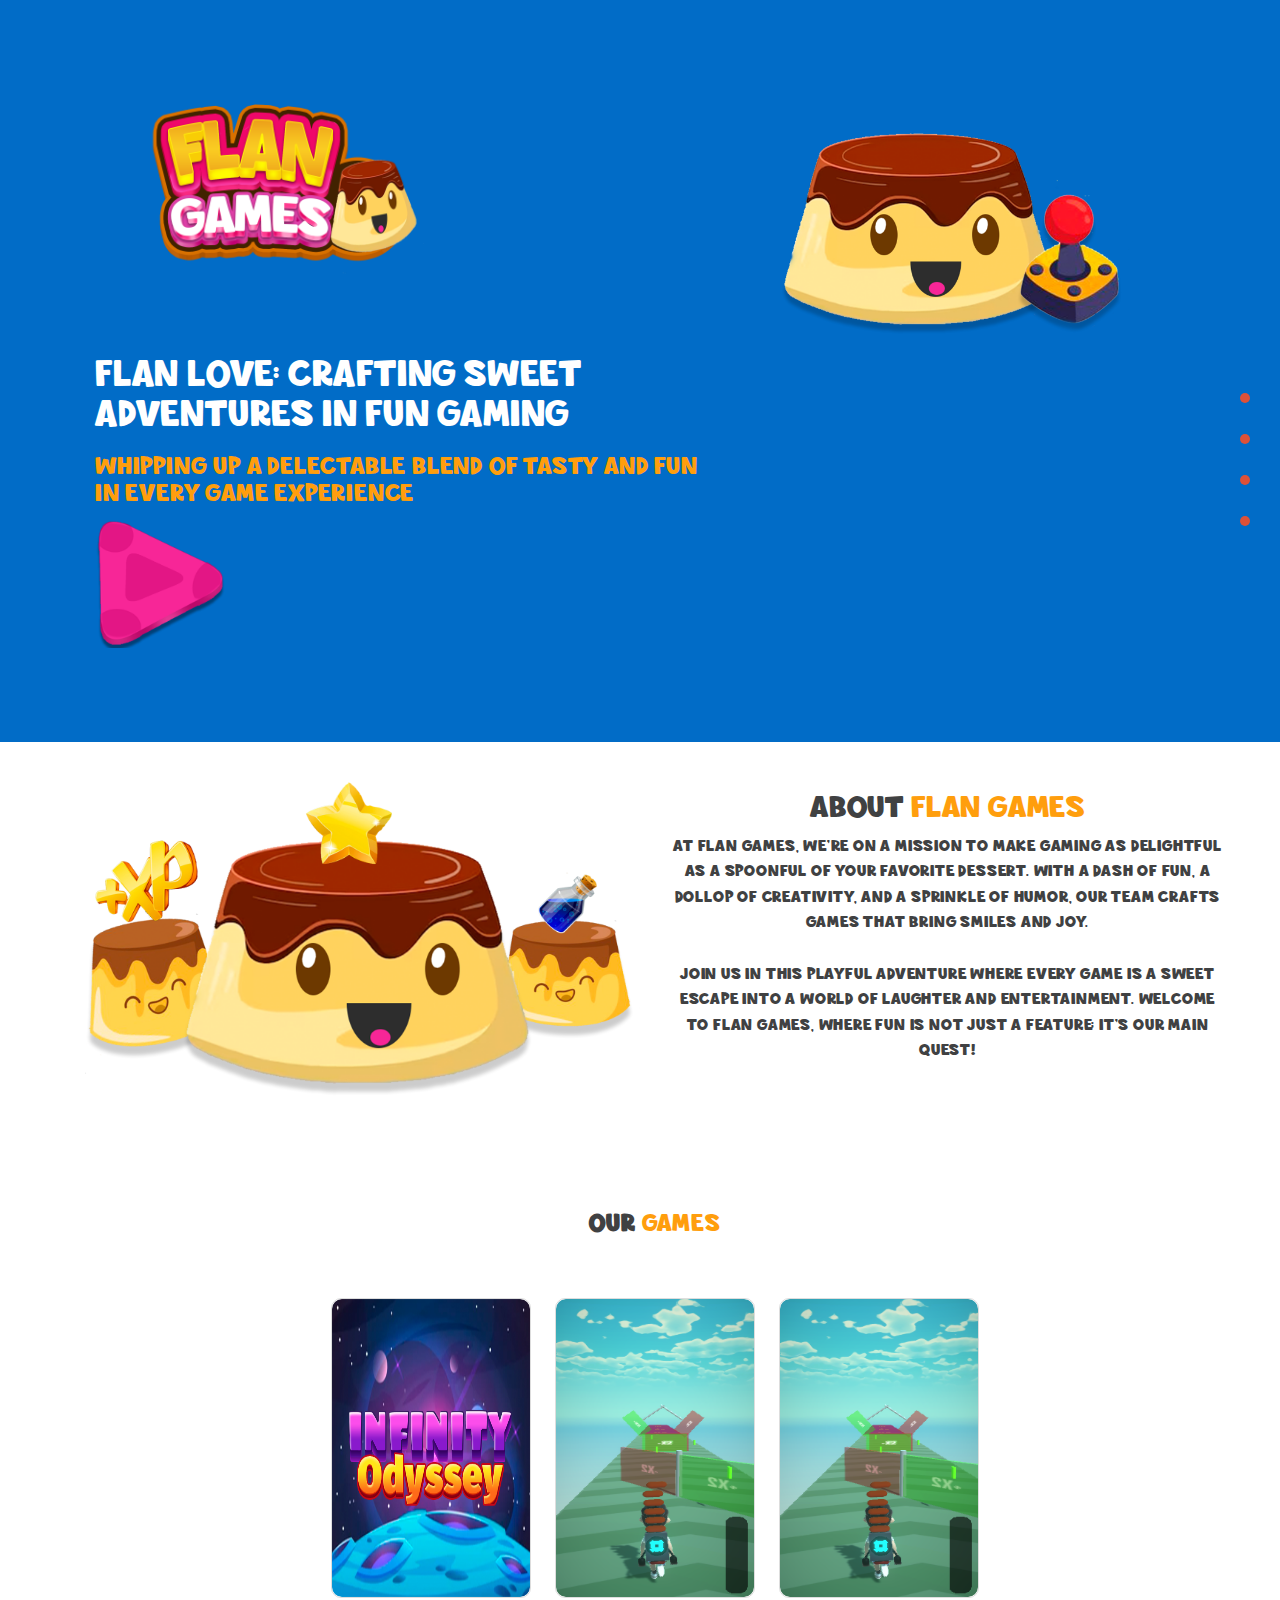
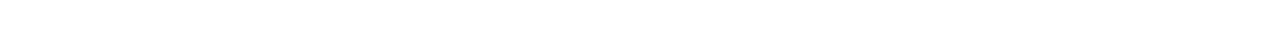
==== commit c921cf27: "our work section" ====
--- a/index.html
+++ b/index.html
@@ -129,6 +129,33 @@
     </div>
 
 
+    <div class="container">
+      <h2 class="projects-title text-flan">Our <span class="text-flan-yellow">Games</span></h2>
+      <div class="row me-row content-ct">
+  
+        <!-- Proyecto 1 -->
+        <div class="project-card">
+          <img src="/img/projects/game-icon.png" alt="Proyecto 1" class="project-img" title="Descripción breve del Proyecto 1">
+          <div class="tooltip">Descripción breve del Proyecto 1</div>
+        </div>
+  
+        <!-- Proyecto 2 -->
+        <div class="project-card">
+          <img src="/img/projects/Screenshot_1147.png" alt="Proyecto 2" class="project-img" title="Descripción breve del Proyecto 2">
+          <div class="tooltip">Descripción breve del Proyecto 2</div>
+        </div>
+  
+        <!-- Proyecto 3 -->
+        <div class="project-card">
+          <img src="/img/projects/Screenshot_1147.png" alt="Proyecto 3" class="project-img" title="Descripción breve del Proyecto 3">
+          <div class="tooltip">Descripción breve del Proyecto 3</div>
+        </div>
+  
+        <!-- Agrega más proyectos según sea necesario -->
+  
+      </div>
+    </div>
+
 
     <!-- Start: Footer -->
     <!-- <div class="container-fluid footer">
--- a/css/style.css
+++ b/css/style.css
@@ -380,7 +380,7 @@
 
 .text-flan-subtitle {
     font-size:x-large;
-    color: #f5bc1f;
+    color: #ff9e0d;
     font-family: 'pure_joyregular', sans-serif; /* Agregué 'sans-serif' como una fuente de respaldo */
     font-weight: normal;
     font-style: normal;
@@ -388,7 +388,7 @@
 
 .text-flan-yellow {
     font-size:normal;
-    color: #f5bc1f;
+    color: #ff9e0d;
     font-family: 'pure_joyregular', sans-serif; /* Agregué 'sans-serif' como una fuente de respaldo */
     font-weight: normal;
     font-style: normal;
@@ -485,4 +485,65 @@
       transform: translateY(-1.05px);
     }
   }
-  +  
+ /* Estilo para las tarjetas de proyectos */
+ .project-card {
+    position: relative;
+    width: 200px;
+    height: 300px;
+    overflow: hidden;
+    margin: 10px;
+    display: inline-block;
+    border-radius: 10px;
+    border: 1px solid #ddd; /* Contorno leve */
+  }
+
+  /* Estilo para la imagen de cada proyecto */
+  .project-img {
+    width: 100%;
+    height: 100%;
+    transition: transform 0.3s ease-in-out;
+    border-radius: 10px; /* Hace que la imagen también sea redonda */
+  }
+
+  /* Efecto de escala al hacer hover sobre las imágenes */
+  .project-card:hover .project-img {
+    transform: scale(1.2);
+  }
+
+  /* Estilo para el tooltip */
+  .tooltip {
+    visibility: hidden;
+    width: 180px;
+    background-color: #fff;
+    color: #000;
+    text-align: left;
+    position: absolute;
+    z-index: 1;
+    padding: 10px;
+    border: 1px solid #ddd;
+    border-radius: 5px;
+    box-shadow: 0 0 10px rgba(0, 0, 0, 0.1);
+    opacity: 0;
+    transition: opacity 0.3s;
+    bottom: 100%;
+    left: 50%;
+    margin-left: -90px;
+    margin-bottom: 10px;
+    font-size: 12px;
+  }
+
+  /* Mostrar el tooltip al hacer hover sobre la tarjeta */
+  .project-card:hover .tooltip {
+    visibility: visible;
+    opacity: 1;
+  }
+
+   /* Estilo para el título de proyectos */
+   .projects-title {
+    text-align: center;
+    margin-bottom: 20px;
+    font-size: 24px;
+    color: #404142;
+    font-weight: bold;
+  }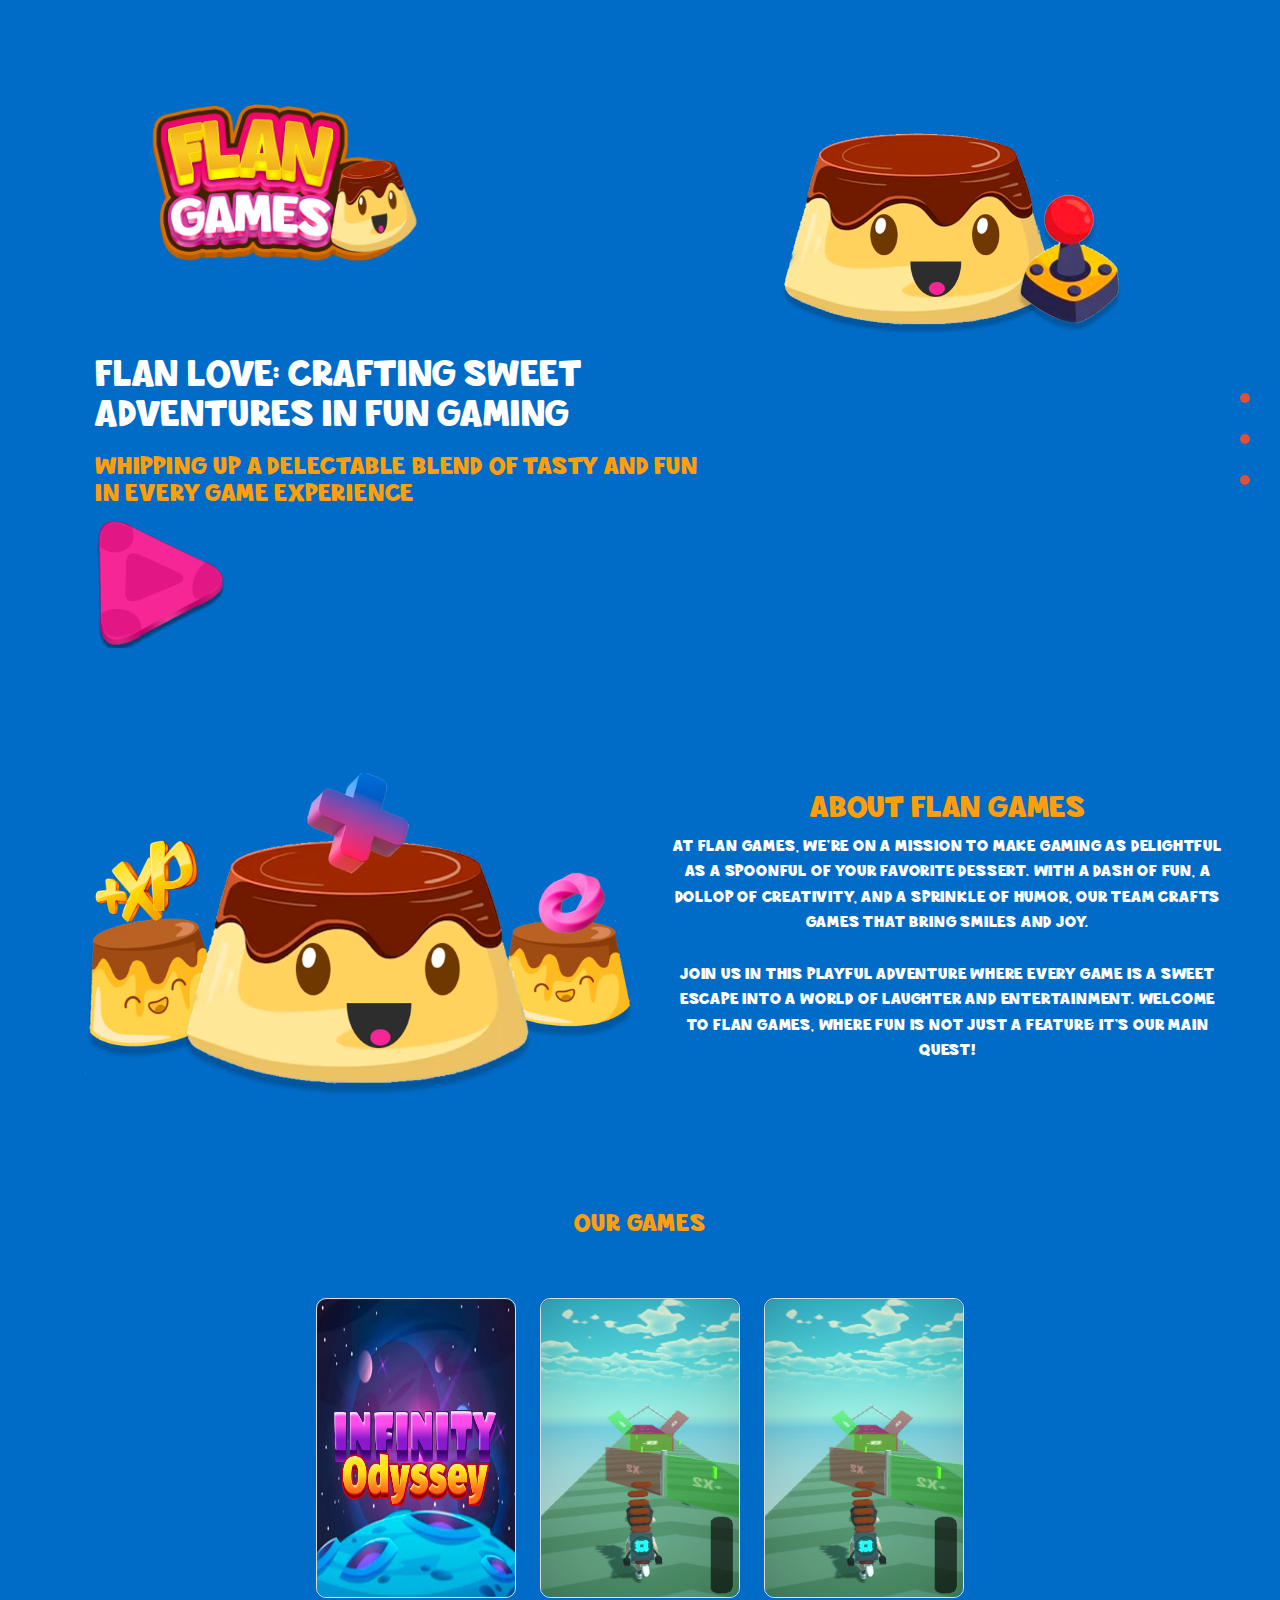
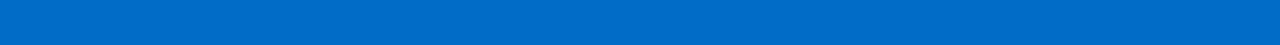
==== commit 8701f755: "changes" ====
--- a/index.html
+++ b/index.html
@@ -36,19 +36,19 @@
         </a>
       </li>
       <li>
-        <a href="#speakers" class="page-scroll">
+        <a href="#about" class="page-scroll">
           <span class="menu-title">About</span>
           <span class="dot"></span>
         </a>
       </li>
-      <li>
+      <!-- <li>
         <a href="#tickets" class="page-scroll">
           <span class="menu-title">What we do</span>
           <span class="dot"></span>
         </a>
-      </li>
+      </li> -->
       <li>
-        <a href="#schedule" class="page-scroll">
+        <a href="#ourgames" class="page-scroll">
           <span class="menu-title">Our games</span>
           <span class="dot"></span>
         </a>
@@ -104,16 +104,16 @@
         </div> -->
     <!-- End: Desc -->
 
-    <div class="container">
+    <div class="container" id="about">
       <!-- Start: About Us -->
       <div class="row me-row content-ct about-us">
         <div class="col-md-6">
           <!-- Ejemplo de imagen a la izquierda (puedes reemplazar con tu propia imagen) -->
-          <img src="/img/flan-games-aboutus.png" alt="About Us Image" class="about-us-image rocket animated bounce">
+          <img src="/img/flan-games-aboutus_2.png" alt="About Us Image" class="about-us-image rocket animated bounce">
         </div>
         <div class="col-md-6">
-          <h2 class="row-title">About <span class="text-flan-yellow">Flan Games</span> </h2>
-          <p>
+          <h2 class="text-flan-yellow">About <span class="text-flan-yellow">Flan Games</span> </h2>
+          <p class="text-flan-white">
             At Flan Games, we're on a mission to make gaming as delightful as a spoonful of your favorite dessert.
             With a dash of fun, a dollop of creativity, and a sprinkle of humor, our team crafts games that bring smiles
             and joy.
@@ -128,31 +128,42 @@
       <!-- End: About Us -->
     </div>
 
-
-    <div class="container">
-      <h2 class="projects-title text-flan">Our <span class="text-flan-yellow">Games</span></h2>
-      <div class="row me-row content-ct">
-  
-        <!-- Proyecto 1 -->
-        <div class="project-card">
-          <img src="/img/projects/game-icon.png" alt="Proyecto 1" class="project-img" title="Descripción breve del Proyecto 1">
-          <div class="tooltip">Descripción breve del Proyecto 1</div>
-        </div>
-  
-        <!-- Proyecto 2 -->
-        <div class="project-card">
-          <img src="/img/projects/Screenshot_1147.png" alt="Proyecto 2" class="project-img" title="Descripción breve del Proyecto 2">
-          <div class="tooltip">Descripción breve del Proyecto 2</div>
-        </div>
-  
-        <!-- Proyecto 3 -->
-        <div class="project-card">
-          <img src="/img/projects/Screenshot_1147.png" alt="Proyecto 3" class="project-img" title="Descripción breve del Proyecto 3">
-          <div class="tooltip">Descripción breve del Proyecto 3</div>
-        </div>
-  
-        <!-- Agrega más proyectos según sea necesario -->
-  
+    
+
+    
+    <div class="container-fluid">
+      <div class="row " id="ourgames">
+        
+        <h2 class="projects-title "><span class="text-flan-yellow">Our</span> <span class="text-flan-yellow">Games</span>
+        </h2>
+        <div class="row me-row content-ct">
+          <!-- <img class="floating-image-left "  src="/img/rosc.png">
+          <img class="floating-image-right "  src="/img/plus_icon.png"> -->
+
+          <!-- Proyecto 1 -->
+          <div class="project-card">
+            <img src="/img/projects/game-icon.png" alt="Proyecto 1" class="project-img"
+              title="Descripción breve del Proyecto 1">
+            <div class="tooltip">Descripción breve del Proyecto 1</div>
+          </div>
+
+          <!-- Proyecto 2 -->
+          <div class="project-card">
+            <img src="/img/projects/Screenshot_1147.png" alt="Proyecto 2" class="project-img"
+              title="Descripción breve del Proyecto 2">
+            <div class="tooltip">Descripción breve del Proyecto 2</div>
+          </div>
+
+          <!-- Proyecto 3 -->
+          <div class="project-card">
+            <img src="/img/projects/Screenshot_1147.png" alt="Proyecto 3" class="project-img"
+              title="Descripción breve del Proyecto 3">
+            <div class="tooltip">Descripción breve del Proyecto 3</div>
+          </div>
+
+          <!-- Agrega más proyectos según sea necesario -->
+
+        </div>
       </div>
     </div>
 
--- a/css/style.css
+++ b/css/style.css
@@ -4,7 +4,8 @@
     url('/fonts/pure_joy-webfont.woff') format('woff');
     font-weight: normal;
     font-style: normal;
-    color: #404142;
+    /* color: #404142; Original color */
+    background: #016cc7;
     font-size: 16px;
 	letter-spacing: 0.8px;
 }
@@ -389,6 +390,14 @@
 .text-flan-yellow {
     font-size:normal;
     color: #ff9e0d;
+    font-family: 'pure_joyregular', sans-serif; /* Agregué 'sans-serif' como una fuente de respaldo */
+    font-weight: normal;
+    font-style: normal;
+}
+
+.text-flan-white {
+    font-size:normal;
+    color: #ffffff;
     font-family: 'pure_joyregular', sans-serif; /* Agregué 'sans-serif' como una fuente de respaldo */
     font-weight: normal;
     font-style: normal;
@@ -546,4 +555,26 @@
     font-size: 24px;
     color: #404142;
     font-weight: bold;
-  }+  }
+
+     /* Estilo para las imágenes flotantes */
+     .floating-image {
+        position: absolute;
+        width: 50px;
+        height: 50px;
+      }
+  
+      .floating-image-left {
+        position: absolute;
+        height: 200px;
+        z-index: 1111111111111;
+        left: 100px;
+      }
+      
+  
+      .floating-image-right {
+        position: absolute;
+        height: 200px;
+        z-index: 1111111111111;
+        right: 100px;
+      }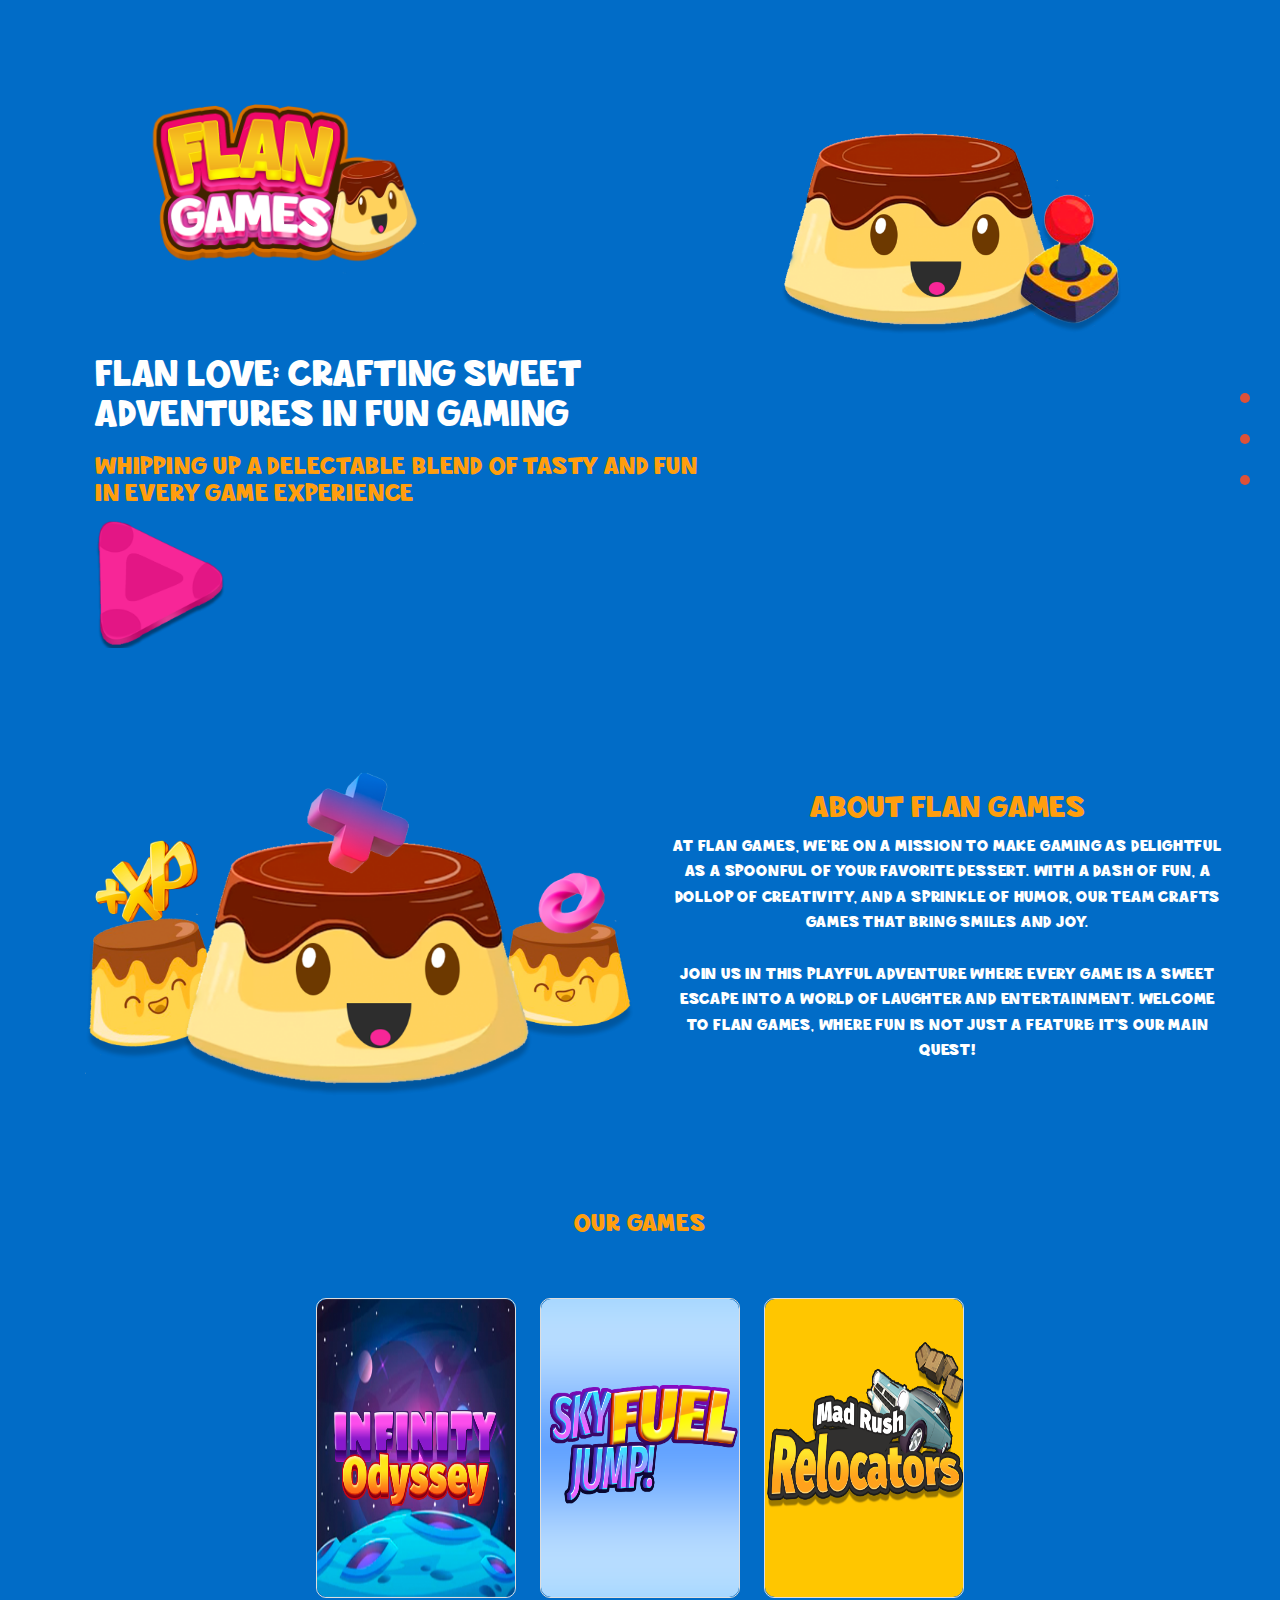
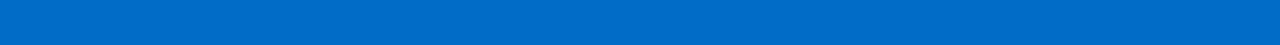
==== commit 386fc902: "logos worsk added" ====
--- a/index.html
+++ b/index.html
@@ -149,17 +149,18 @@
 
           <!-- Proyecto 2 -->
           <div class="project-card">
-            <img src="/img/projects/Screenshot_1147.png" alt="Proyecto 2" class="project-img"
+            <img src="/img/projects/jetfueljump-logo-1.png" alt="Proyecto 2" class="project-img"
               title="Descripción breve del Proyecto 2">
             <div class="tooltip">Descripción breve del Proyecto 2</div>
           </div>
 
           <!-- Proyecto 3 -->
           <div class="project-card">
-            <img src="/img/projects/Screenshot_1147.png" alt="Proyecto 3" class="project-img"
+            <img src="/img/projects/mdr-logo-1_background.png"  alt="Proyecto 3" class="project-img"
               title="Descripción breve del Proyecto 3">
             <div class="tooltip">Descripción breve del Proyecto 3</div>
           </div>
+    
 
           <!-- Agrega más proyectos según sea necesario -->
 
